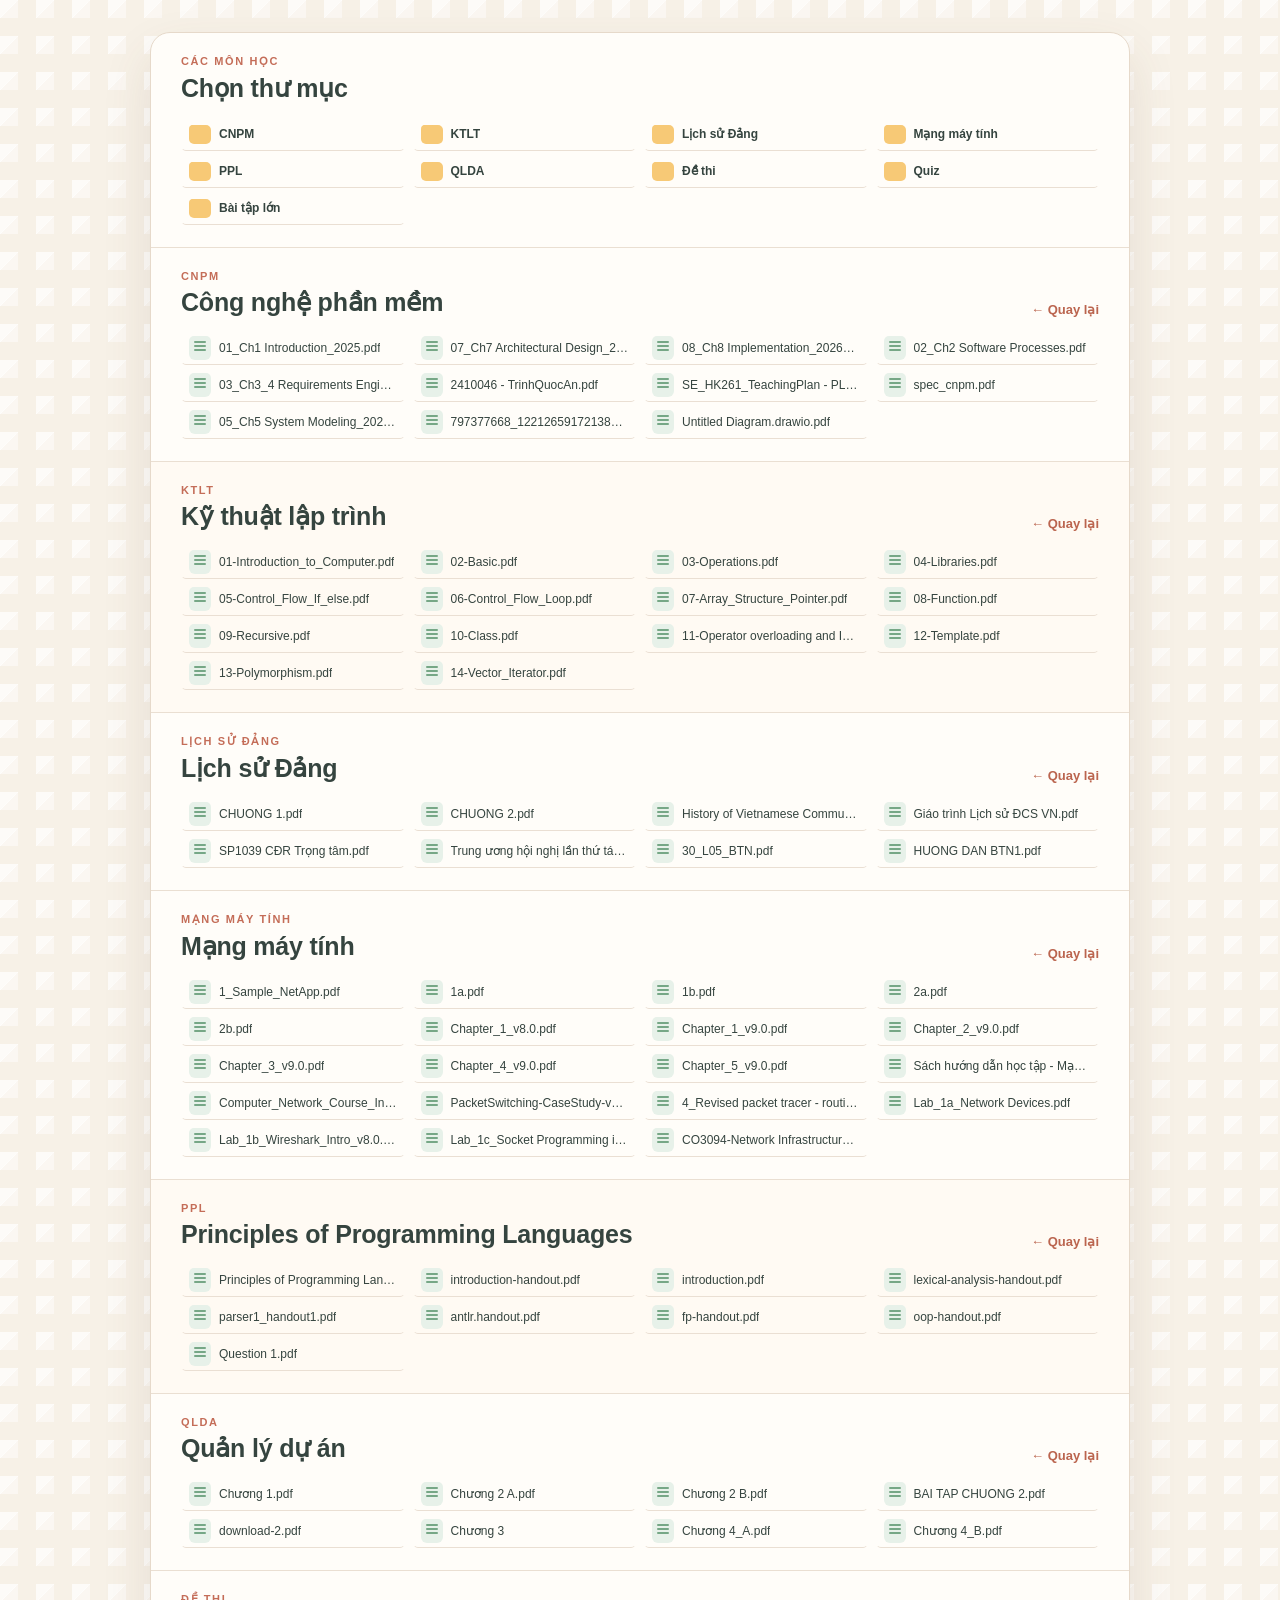
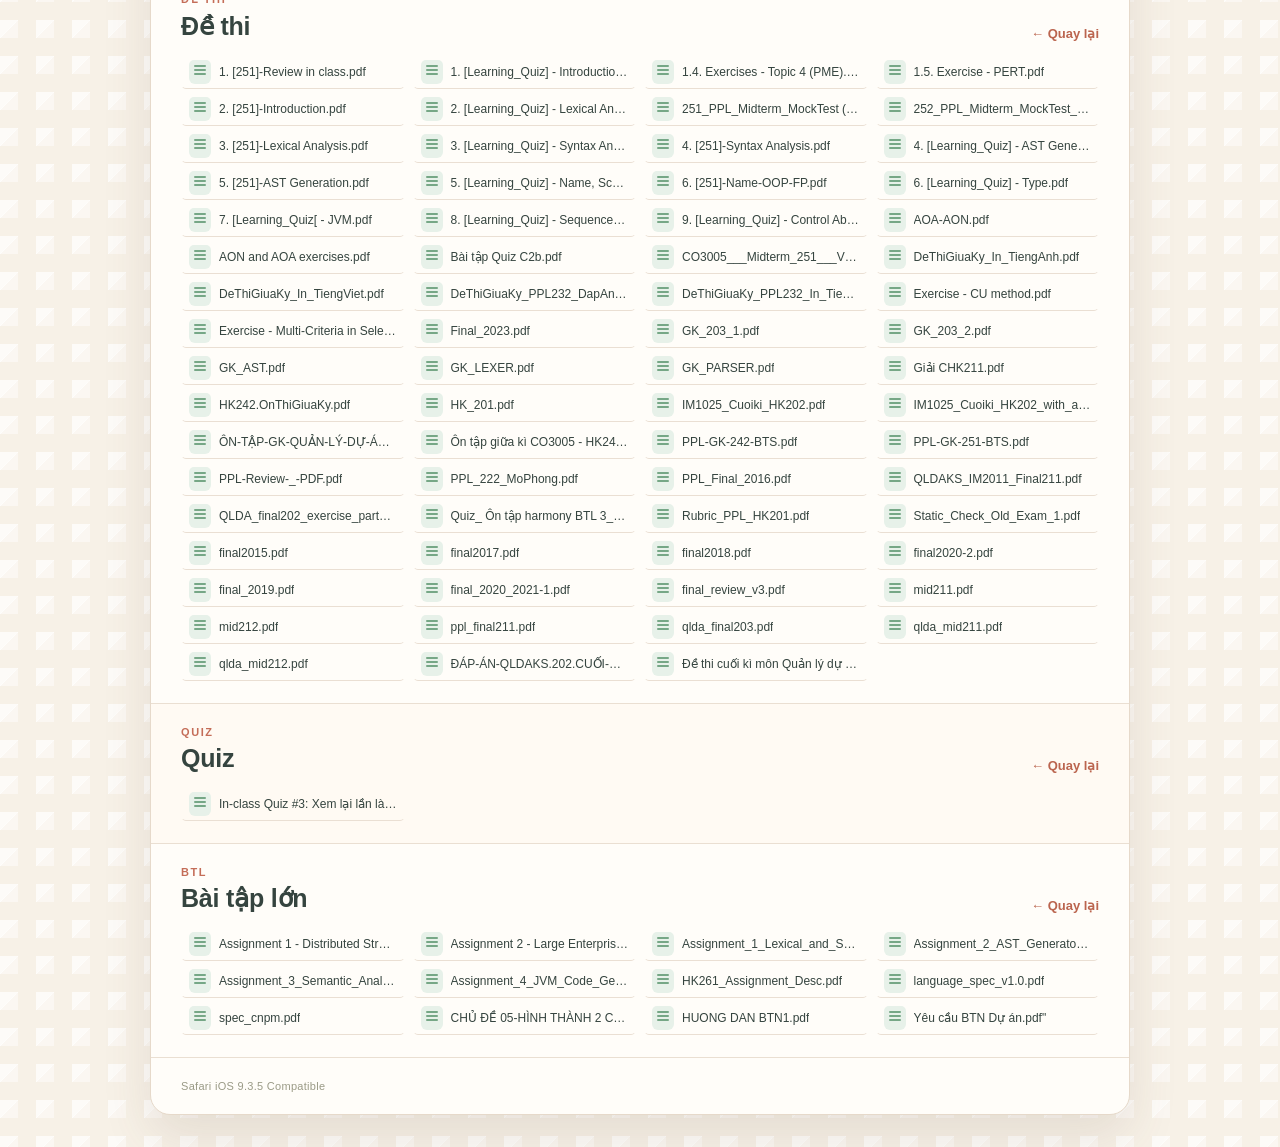
==== index.html @ ffbbabfb "jsdkfs" ====
<!doctype html>
<html lang="vi">
  <head>
    <meta charset="UTF-8" />
    <meta name="viewport" content="width=device-width, initial-scale=1" />
    <title>Tài liệu học</title>
    <link rel="stylesheet" href="style.css" />
  </head>

  <body>
    <div class="finder">
      <div class="content">
        <div class="content-heading">
          <div>
            <p class="location-label">Các môn học</p>
            <h2>Chọn thư mục</h2>
          </div>
        </div>

        <div class="items">
          <a class="item folder" href="#cnpm">
            <span class="item-icon">▰</span>
            <span class="item-name">CNPM</span>
          </a>

          <a class="item folder" href="#ktlt">
            <span class="item-icon">▰</span>
            <span class="item-name">KTLT</span>
          </a>

          <a class="item folder" href="#lsd">
            <span class="item-icon">▰</span>
            <span class="item-name">Lịch sử Đảng</span>
          </a>

          <a class="item folder" href="#mmt">
            <span class="item-icon">▰</span>
            <span class="item-name">Mạng máy tính</span>
          </a>

          <a class="item folder" href="#ppl">
            <span class="item-icon">▰</span>
            <span class="item-name">PPL</span>
          </a>

          <a class="item folder" href="#qlda">
            <span class="item-icon">▰</span>
            <span class="item-name">QLDA</span>
          </a>

          <a class="item folder" href="#dethi">
            <span class="item-icon">▰</span>
            <span class="item-name">Đề thi</span>
          </a>

          <a class="item folder" href="#quiz">
            <span class="item-icon">▰</span>
            <span class="item-name">Quiz</span>
          </a>

          <a class="item folder" href="#btl">
            <span class="item-icon">▰</span>
            <span class="item-name">Bài tập lớn</span>
          </a>
        </div>
      </div>

      <!-- CNPM -->

      <div class="content section" id="cnpm">
        <div class="content-heading">
          <div>
            <p class="location-label">CNPM</p>
            <h2>Công nghệ phần mềm</h2>
          </div>
          <a class="back-link" href="#">← Quay lại</a>
        </div>

        <div class="items">
          <a
            class="item"
            href="pdf/CNPM/01_Ch1%20Introduction_2025.pdf"
            target="_blank"
          >
            <span class="item-icon">PDF</span>
            <span class="item-name">01_Ch1 Introduction_2025.pdf</span>
          </a>
          <a
            class="item"
            href="pdf/CNPM/07_Ch7 Architectural Design_2026.pdf"
            target="_blank"
            ><span class="item-icon">PDF</span
            ><span class="item-name"
              >07_Ch7 Architectural Design_2026.pdf</span
            ></a
          >

          <a
            class="item"
            href="pdf/CNPM/08_Ch8 Implementation_2026_Talk.pdf"
            target="_blank"
            ><span class="item-icon">PDF</span
            ><span class="item-name">08_Ch8 Implementation_2026_Talk.pdf</span></a
          >

          <a
            class="item"
            href="pdf/CNPM/02_Ch2%20Software%20Processes.pdf"
            target="_blank"
          >
            <span class="item-icon">PDF</span>
            <span class="item-name">02_Ch2 Software Processes.pdf</span>
          </a>

          <a
            class="item"
            href="pdf/CNPM/03_Ch3_4%20Requirements%20Engineering_2026.pdf"
            target="_blank"
          >
            <span class="item-icon">PDF</span>
            <span class="item-name"
              >03_Ch3_4 Requirements Engineering_2026.pdf</span
            >
          </a>

          <a
            class="item"
            href="pdf/CNPM/2410046%20-%20TrinhQuocAn.pdf"
            target="_blank"
          >
            <span class="item-icon">PDF</span>
            <span class="item-name">2410046 - TrinhQuocAn.pdf</span>
          </a>

          <a
            class="item"
            href="pdf/CNPM/SE_HK261_TeachingPlan%20-%20PLAN.pdf"
            target="_blank"
          >
            <span class="item-icon">PDF</span>
            <span class="item-name">SE_HK261_TeachingPlan - PLAN.pdf</span>
          </a>

          <a class="item" href="pdf/CNPM/spec_cnpm.pdf" target="_blank">
            <span class="item-icon">PDF</span>
            <span class="item-name">spec_cnpm.pdf</span>
          </a>

          <a
            class="item"
            href="pdf/CNPM/05_Ch5 System Modeling_2026.pdf"
            target="_blank"
          >
            <span class="item-icon">PDF</span>
            <span class="item-name">05_Ch5 System Modeling_2026.pdf</span>
          </a>

          <a
            class="item"
            href="pdf/CNPM/797377668_122126591721383624_602138845418791852_n.pdf"
            target="_blank"
          >
            <span class="item-icon">PDF</span>
            <span class="item-name"
              >797377668_122126591721383624_602138845418791852_n.pdf</span
            >
          </a>

          <a
            class="item"
            href="pdf/CNPM/Untitled Diagram.drawio.pdf"
            target="_blank"
          >
            <span class="item-icon">PDF</span>
            <span class="item-name">Untitled Diagram.drawio.pdf</span>
          </a>
        </div>
      </div>

      <!-- KTLT -->

      <div class="content section" id="ktlt">
        <div class="content-heading">
          <div>
            <p class="location-label">KTLT</p>
            <h2>Kỹ thuật lập trình</h2>
          </div>
          <a class="back-link" href="#">← Quay lại</a>
        </div>

        <div class="items">
          <a
            class="item"
            href="pdf/KTLT/01-Introduction_to_Computer.pdf"
            target="_blank"
            ><span class="item-icon">PDF</span
            ><span class="item-name">01-Introduction_to_Computer.pdf</span></a
          >
          <a class="item" href="pdf/KTLT/02-Basic.pdf" target="_blank"
            ><span class="item-icon">PDF</span
            ><span class="item-name">02-Basic.pdf</span></a
          >
          <a class="item" href="pdf/KTLT/03-Operations.pdf" target="_blank"
            ><span class="item-icon">PDF</span
            ><span class="item-name">03-Operations.pdf</span></a
          >
          <a class="item" href="pdf/KTLT/04-Libraries.pdf" target="_blank"
            ><span class="item-icon">PDF</span
            ><span class="item-name">04-Libraries.pdf</span></a
          >
          <a
            class="item"
            href="pdf/KTLT/05-Control_Flow_If_else.pdf"
            target="_blank"
            ><span class="item-icon">PDF</span
            ><span class="item-name">05-Control_Flow_If_else.pdf</span></a
          >
          <a
            class="item"
            href="pdf/KTLT/06-Control_Flow_Loop.pdf"
            target="_blank"
            ><span class="item-icon">PDF</span
            ><span class="item-name">06-Control_Flow_Loop.pdf</span></a
          >
          <a
            class="item"
            href="pdf/KTLT/07-Array_Structure_Pointer.pdf"
            target="_blank"
            ><span class="item-icon">PDF</span
            ><span class="item-name">07-Array_Structure_Pointer.pdf</span></a
          >
          <a class="item" href="pdf/KTLT/08-Function.pdf" target="_blank"
            ><span class="item-icon">PDF</span
            ><span class="item-name">08-Function.pdf</span></a
          >
          <a class="item" href="pdf/KTLT/09-Recursive.pdf" target="_blank"
            ><span class="item-icon">PDF</span
            ><span class="item-name">09-Recursive.pdf</span></a
          >
          <a class="item" href="pdf/KTLT/10-Class.pdf" target="_blank"
            ><span class="item-icon">PDF</span
            ><span class="item-name">10-Class.pdf</span></a
          >
          <a
            class="item"
            href="pdf/KTLT/11-Operator%20overloading%20and%20Inheritance.pdf"
            target="_blank"
            ><span class="item-icon">PDF</span
            ><span class="item-name"
              >11-Operator overloading and Inheritance.pdf</span
            ></a
          >
          <a class="item" href="pdf/KTLT/12-Template.pdf" target="_blank"
            ><span class="item-icon">PDF</span
            ><span class="item-name">12-Template.pdf</span></a
          >
          <a class="item" href="pdf/KTLT/13-Polymorphism.pdf" target="_blank"
            ><span class="item-icon">PDF</span
            ><span class="item-name">13-Polymorphism.pdf</span></a
          >
          <a class="item" href="pdf/KTLT/14-Vector_Iterator.pdf" target="_blank"
            ><span class="item-icon">PDF</span
            ><span class="item-name">14-Vector_Iterator.pdf</span></a
          >
        </div>
      </div>

      <!-- Lịch sử Đảng -->

      <div class="content section" id="lsd">
        <div class="content-heading">
          <div>
            <p class="location-label">Lịch sử Đảng</p>
            <h2>Lịch sử Đảng</h2>
          </div>
          <a class="back-link" href="#">← Quay lại</a>
        </div>

        <div class="items">
          <a
            class="item"
            href="pdf/L%E1%BB%8Bch%20s%E1%BB%AD%20%C4%90%E1%BA%A3ng/CHUONG%201.pdf"
            target="_blank"
            ><span class="item-icon">PDF</span
            ><span class="item-name">CHUONG 1.pdf</span></a
          >

          <a
            class="item"
            href="pdf/L%E1%BB%8Bch%20s%E1%BB%AD%20%C4%90%E1%BA%A3ng/CHUONG%202.pdf"
            target="_blank"
            ><span class="item-icon">PDF</span
            ><span class="item-name">CHUONG 2.pdf</span></a
          >

          <a
            class="item"
            href="pdf/L%E1%BB%8Bch%20s%E1%BB%AD%20%C4%90%E1%BA%A3ng/DCMH.SP1039_History%20of%20Vietnamese%20Communist%20Party.pdf"
            target="_blank"
            ><span class="item-icon">PDF</span
            ><span class="item-name"
              >History of Vietnamese Communist Party.pdf</span
            ></a
          >

          <a
            class="item"
            href="pdf/L%E1%BB%8Bch%20s%E1%BB%AD%20%C4%90%E1%BA%A3ng/GIA%CC%81O%20TR%C3%8CNH_L%E1%BB%8Bch%20s%E1%BB%AD%20%C4%90CS%20VN_NXBCTQG.pdf"
            target="_blank"
            ><span class="item-icon">PDF</span
            ><span class="item-name">Giáo trình Lịch sử ĐCS VN.pdf</span></a
          >

          <a
            class="item"
            href="pdf/L%E1%BB%8Bch%20s%E1%BB%AD%20%C4%90%E1%BA%A3ng/SP1039_C%C4%90R%20T%E1%BB%AANG%20CH%C6%AF%C6%A0NG_TR%E1%BB%8CNG%20T%C3%82M.pdf"
            target="_blank"
            ><span class="item-icon">PDF</span
            ><span class="item-name">SP1039 CĐR Trọng tâm.pdf</span></a
          >

          <a
            class="item"
            href="pdf/Lịch sử Đảng/Trung ương hội nghị lần thứ tám tháng 5-1941.pdf"
            target="_blank"
            ><span class="item-icon">PDF</span
            ><span class="item-name"
              >Trung ương hội nghị lần thứ tám tháng 5-1941.pdf</span
            ></a
          >
          <a class="item" href="pdf/Lịch sử Đảng/30_L05_BTN.pdf" target="_blank"
            ><span class="item-icon">PDF</span
            ><span class="item-name">30_L05_BTN.pdf</span></a
          >

          <a class="item" href="pdf/Lịch sử Đảng/HUONG DAN BTN1.pdf" target="_blank"
            ><span class="item-icon">PDF</span
            ><span class="item-name">HUONG DAN BTN1.pdf</span></a
          >
        </div>
      </div>

      <!-- Mạng máy tính -->

      <div class="content section" id="mmt">
        <div class="content-heading">
          <div>
            <p class="location-label">Mạng máy tính</p>
            <h2>Mạng máy tính</h2>
          </div>
          <a class="back-link" href="#">← Quay lại</a>
        </div>

        <div class="items">
          <a
            class="item"
            href="pdf/Mạng máy tính/1_Sample_NetApp.pdf"
            target="_blank"
            ><span class="item-icon">PDF</span
            ><span class="item-name">1_Sample_NetApp.pdf</span></a
          >

          <a class="item" href="pdf/Mạng máy tính/1a.pdf" target="_blank"
            ><span class="item-icon">PDF</span
            ><span class="item-name">1a.pdf</span></a
          >

          <a class="item" href="pdf/Mạng máy tính/1b.pdf" target="_blank"
            ><span class="item-icon">PDF</span
            ><span class="item-name">1b.pdf</span></a
          >

          <a class="item" href="pdf/Mạng máy tính/2a.pdf" target="_blank"
            ><span class="item-icon">PDF</span
            ><span class="item-name">2a.pdf</span></a
          >

          <a class="item" href="pdf/Mạng máy tính/2b.pdf" target="_blank"
            ><span class="item-icon">PDF</span
            ><span class="item-name">2b.pdf</span></a
          >

          <a
            class="item"
            href="pdf/Mạng máy tính/Chapter_1_v8.0.pdf"
            target="_blank"
            ><span class="item-icon">PDF</span
            ><span class="item-name">Chapter_1_v8.0.pdf</span></a
          >

          <a
            class="item"
            href="pdf/Mạng máy tính/Chapter_1_v9.0.pdf"
            target="_blank"
            ><span class="item-icon">PDF</span
            ><span class="item-name">Chapter_1_v9.0.pdf</span></a
          >

          <a
            class="item"
            href="pdf/Mạng máy tính/Chapter_2_v9.0.pdf"
            target="_blank"
            ><span class="item-icon">PDF</span
            ><span class="item-name">Chapter_2_v9.0.pdf</span></a
          >

          <a
            class="item"
            href="pdf/Mạng máy tính/Chapter_3_v9.0.pdf"
            target="_blank"
            ><span class="item-icon">PDF</span
            ><span class="item-name">Chapter_3_v9.0.pdf</span></a
          >
          <a
            class="item"
            href="pdf/Mạng máy tính/Chapter_4_v9.0.pdf"
            target="_blank"
            ><span class="item-icon">PDF</span
            ><span class="item-name">Chapter_4_v9.0.pdf</span></a
          >
          <a
            class="item"
            href="pdf/Mạng máy tính/Chapter_5_v9.0.pdf"
            target="_blank"
            ><span class="item-icon">PDF</span
            ><span class="item-name">Chapter_5_v9.0.pdf</span></a
          >
          <a
            class="item"
            href="pdf/Mạng máy tính/Sách hướng dẫn học tập - Mạng máy tính.pdf"
            target="_blank"
            ><span class="item-icon">PDF</span
            ><span class="item-name"
              >Sách hướng dẫn học tập - Mạng máy tính.pdf</span
            ></a
          >

          <a
            class="item"
            href="pdf/Mạng máy tính/Computer_Network_Course_Introduction.pdf"
            target="_blank"
            ><span class="item-icon">PDF</span
            ><span class="item-name"
              >Computer_Network_Course_Introduction.pdf</span
            ></a
          >

          <a
            class="item"
            href="pdf/Mạng máy tính/PacketSwitching-CaseStudy-v1-c.pdf"
            target="_blank"
            ><span class="item-icon">PDF</span
            ><span class="item-name"
              >PacketSwitching-CaseStudy-v1-c.pdf</span
            ></a
          >

          <a
            class="item"
            href="pdf/Mạng máy tính/4_Revised packet tracer - routing among routers.pdf"
            target="_blank"
            ><span class="item-icon">PDF</span
            ><span class="item-name"
              >4_Revised packet tracer - routing among routers.pdf</span
            ></a
          >

          <a
            class="item"
            href="pdf/Mạng máy tính/Lab_1a_Network%20Devices.pdf"
            target="_blank"
            ><span class="item-icon">PDF</span
            ><span class="item-name">Lab_1a_Network Devices.pdf</span></a
          >

          <a
            class="item"
            href="pdf/Mạng máy tính/Lab_1b_Wireshark_Intro_v8.0.pdf"
            target="_blank"
            ><span class="item-icon">PDF</span
            ><span class="item-name">Lab_1b_Wireshark_Intro_v8.0.pdf</span></a
          >

          <a
            class="item"
            href="pdf/Mạng máy tính/Lab_1c_Socket%20Programming%20in%20Java.pdf"
            target="_blank"
            ><span class="item-icon">PDF</span
            ><span class="item-name"
              >Lab_1c_Socket Programming in Java.pdf</span
            ></a
          >

          <a
            class="item"
            href="pdf/Mạng máy tính/CO3094-Network Infrastructure with Address Translation.pdf"
            target="_blank"
            ><span class="item-icon">PDF</span
            ><span class="item-name"
              >CO3094-Network Infrastructure with Address Translation.pdf</span
            ></a
          >
        </div>
      </div>

      <!-- PPL -->

      <div class="content section" id="ppl">
        <div class="content-heading">
          <div>
            <p class="location-label">PPL</p>
            <h2>Principles of Programming Languages</h2>
          </div>
          <a class="back-link" href="#">← Quay lại</a>
        </div>

        <div class="items">
          <a
            class="item"
            href="pdf/PPL/DCMH.CO3005_Principles%20of%20Programming%20Languages.pdf"
            target="_blank"
            ><span class="item-icon">PDF</span
            ><span class="item-name"
              >Principles of Programming Languages.pdf</span
            ></a
          >

          <a
            class="item"
            href="pdf/PPL/introduction-handout.pdf"
            target="_blank"
            ><span class="item-icon">PDF</span
            ><span class="item-name">introduction-handout.pdf</span></a
          >

          <a class="item" href="pdf/PPL/introduction.pdf" target="_blank"
            ><span class="item-icon">PDF</span
            ><span class="item-name">introduction.pdf</span></a
          >

          <a
            class="item"
            href="pdf/PPL/lexical-analysis-handout.pdf"
            target="_blank"
            ><span class="item-icon">PDF</span
            ><span class="item-name">lexical-analysis-handout.pdf</span></a
          >

          <a class="item" href="pdf/PPL/parser1_handout1.pdf" target="_blank"
            ><span class="item-icon">PDF</span
            ><span class="item-name">parser1_handout1.pdf</span></a
          >

          <a class="item" href="pdf/PPL/antlr.handout.pdf" target="_blank"
            ><span class="item-icon">PDF</span
            ><span class="item-name">antlr.handout.pdf</span></a
          >

          <a class="item" href="pdf/PPL/fp-handout.pdf" target="_blank"
            ><span class="item-icon">PDF</span
            ><span class="item-name">fp-handout.pdf</span></a
          >

          <a class="item" href="pdf/PPL/oop-handout.pdf" target="_blank"
            ><span class="item-icon">PDF</span
            ><span class="item-name">oop-handout.pdf</span></a
          >

          <a class="item" href="pdf/PPL/Question%201.pdf" target="_blank"
            ><span class="item-icon">PDF</span
            ><span class="item-name">Question 1.pdf</span></a
          >
        </div>
      </div>

      <!-- QLDA -->

      <div class="content section" id="qlda">
        <div class="content-heading">
          <div>
            <p class="location-label">QLDA</p>
            <h2>Quản lý dự án</h2>
          </div>
          <a class="back-link" href="#">← Quay lại</a>
        </div>

        <div class="items">
          <a
            class="item"
            href="pdf/QLDA/Ch%C6%B0%C6%A1ng%201%20(1).pdf"
            target="_blank"
            ><span class="item-icon">PDF</span
            ><span class="item-name">Chương 1.pdf</span></a
          >

          <a
            class="item"
            href="pdf/QLDA/Ch%C6%B0%C6%A1ng%202_A.pdf"
            target="_blank"
            ><span class="item-icon">PDF</span
            ><span class="item-name">Chương 2 A.pdf</span></a
          >

          <a
            class="item"
            href="pdf/QLDA/Ch%C6%B0%C6%A1ng%202_B.pdf"
            target="_blank"
            ><span class="item-icon">PDF</span
            ><span class="item-name">Chương 2 B.pdf</span></a
          >

          <a class="item" href="pdf/QLDA/BAI TAP CHUONG 2.pdf" target="_blank"
            ><span class="item-icon">PDF</span
            ><span class="item-name">BAI TAP CHUONG 2.pdf</span></a
          >

          <a class="item" href="pdf/QLDA/download-2.pdf" target="_blank"
            ><span class="item-icon">PDF</span
            ><span class="item-name">download-2.pdf</span></a
          >
          <a class="item" href="pdf/QLDA/Chương 3 (1).pdf" target="_blank"
            ><span class="item-icon">PDF</span
            ><span class="item-name">Chương 3</span></a
          >
          <a class="item" href="pdf/QLDA/Chương 4_A.pdf" target="_blank"
            ><span class="item-icon">PDF</span
            ><span class="item-name">Chương 4_A.pdf</span></a
          >
          <a class="item" href="pdf/QLDA/Chương 4_B.pdf" target="_blank"
            ><span class="item-icon">PDF</span
            ><span class="item-name">Chương 4_B.pdf</span></a
          >
        </div>
      </div>

      <!-- Đề thi -->

      <div class="content section" id="dethi">
        <div class="content-heading">
          <div>
            <p class="location-label">Đề thi</p>
            <h2>Đề thi</h2>
          </div>
          <a class="back-link" href="#">← Quay lại</a>
        </div>

        <div class="items">
          <a class="item" href="pdf/Đề thi/1.%20[251]-Review%20in%20class.pdf" target="_blank">
            <span class="item-icon">PDF</span>
            <span class="item-name">1. [251]-Review in class.pdf</span>
          </a>
          <a class="item" href="pdf/Đề thi/1.%20[Learning_Quiz]%20-%20%20Introduction%20to%20Programming%20Language%20and%20Compiler.pdf" target="_blank">
            <span class="item-icon">PDF</span>
            <span class="item-name">1. [Learning_Quiz] - Introduction to Programming Language and Compiler.pdf</span>
          </a>
          <a class="item" href="pdf/Đề thi/1.4.%20Exercises%20-%20Topic%204%20(PME).pdf" target="_blank">
            <span class="item-icon">PDF</span>
            <span class="item-name">1.4. Exercises - Topic 4 (PME).pdf</span>
          </a>
          <a class="item" href="pdf/Đề thi/1.5.%20Exercise%20-%20PERT.pdf" target="_blank">
            <span class="item-icon">PDF</span>
            <span class="item-name">1.5. Exercise - PERT.pdf</span>
          </a>
          <a class="item" href="pdf/Đề thi/2.%20[251]-Introduction.pdf" target="_blank">
            <span class="item-icon">PDF</span>
            <span class="item-name">2. [251]-Introduction.pdf</span>
          </a>
          <a class="item" href="pdf/Đề thi/2.%20[Learning_Quiz]%20-%20Lexical%20Analysis.pdf" target="_blank">
            <span class="item-icon">PDF</span>
            <span class="item-name">2. [Learning_Quiz] - Lexical Analysis.pdf</span>
          </a>
          <a class="item" href="pdf/Đề thi/251_PPL_Midterm_MockTest%20(1).pdf" target="_blank">
            <span class="item-icon">PDF</span>
            <span class="item-name">251_PPL_Midterm_MockTest (1).pdf</span>
          </a>
          <a class="item" href="pdf/Đề thi/252_PPL_Midterm_MockTest_v2.pdf" target="_blank">
            <span class="item-icon">PDF</span>
            <span class="item-name">252_PPL_Midterm_MockTest_v2.pdf</span>
          </a>
          <a class="item" href="pdf/Đề thi/3.%20[251]-Lexical%20Analysis.pdf" target="_blank">
            <span class="item-icon">PDF</span>
            <span class="item-name">3. [251]-Lexical Analysis.pdf</span>
          </a>
          <a class="item" href="pdf/Đề thi/3.%20[Learning_Quiz]%20-%20Syntax%20Analysis.pdf" target="_blank">
            <span class="item-icon">PDF</span>
            <span class="item-name">3. [Learning_Quiz] - Syntax Analysis.pdf</span>
          </a>
          <a class="item" href="pdf/Đề thi/4.%20[251]-Syntax%20Analysis.pdf" target="_blank">
            <span class="item-icon">PDF</span>
            <span class="item-name">4. [251]-Syntax Analysis.pdf</span>
          </a>
          <a class="item" href="pdf/Đề thi/4.%20[Learning_Quiz]%20-%20AST%20Generation.pdf" target="_blank">
            <span class="item-icon">PDF</span>
            <span class="item-name">4. [Learning_Quiz] - AST Generation.pdf</span>
          </a>
          <a class="item" href="pdf/Đề thi/5.%20[251]-AST%20Generation.pdf" target="_blank">
            <span class="item-icon">PDF</span>
            <span class="item-name">5. [251]-AST Generation.pdf</span>
          </a>
          <a class="item" href="pdf/Đề thi/5.%20[Learning_Quiz]%20-%20Name,%20Scoping%20and%20RefEnv.pdf" target="_blank">
            <span class="item-icon">PDF</span>
            <span class="item-name">5. [Learning_Quiz] - Name, Scoping and RefEnv.pdf</span>
          </a>
          <a class="item" href="pdf/Đề thi/6.%20[251]-Name-OOP-FP.pdf" target="_blank">
            <span class="item-icon">PDF</span>
            <span class="item-name">6. [251]-Name-OOP-FP.pdf</span>
          </a>
          <a class="item" href="pdf/Đề thi/6.%20[Learning_Quiz]%20-%20Type.pdf" target="_blank">
            <span class="item-icon">PDF</span>
            <span class="item-name">6. [Learning_Quiz] - Type.pdf</span>
          </a>
          <a class="item" href="pdf/Đề thi/7.%20[Learning_Quiz[%20-%20JVM.pdf" target="_blank">
            <span class="item-icon">PDF</span>
            <span class="item-name">7. [Learning_Quiz[ - JVM.pdf</span>
          </a>
          <a class="item" href="pdf/Đề thi/8.%20[Learning_Quiz]%20-%20Sequence%20Control.pdf" target="_blank">
            <span class="item-icon">PDF</span>
            <span class="item-name">8. [Learning_Quiz] - Sequence Control.pdf</span>
          </a>
          <a class="item" href="pdf/Đề thi/9.%20[Learning_Quiz]%20-%20Control%20Abstraction.pdf" target="_blank">
            <span class="item-icon">PDF</span>
            <span class="item-name">9. [Learning_Quiz] - Control Abstraction.pdf</span>
          </a>
          <a class="item" href="pdf/Đề thi/AOA-AON.pdf" target="_blank">
            <span class="item-icon">PDF</span>
            <span class="item-name">AOA-AON.pdf</span>
          </a>
          <a class="item" href="pdf/Đề thi/AON%20and%20AOA%20exercises.pdf" target="_blank">
            <span class="item-icon">PDF</span>
            <span class="item-name">AON and AOA exercises.pdf</span>
          </a>
          <a class="item" href="pdf/Đề thi/Bài%20tập%20Quiz%20C2b.pdf" target="_blank">
            <span class="item-icon">PDF</span>
            <span class="item-name">Bài tập Quiz C2b.pdf</span>
          </a>
          <a class="item" href="pdf/Đề thi/CO3005___Midterm_251___VN.pdf" target="_blank">
            <span class="item-icon">PDF</span>
            <span class="item-name">CO3005___Midterm_251___VN.pdf</span>
          </a>
          <a class="item" href="pdf/Đề thi/DeThiGiuaKy_In_TiengAnh.pdf" target="_blank">
            <span class="item-icon">PDF</span>
            <span class="item-name">DeThiGiuaKy_In_TiengAnh.pdf</span>
          </a>
          <a class="item" href="pdf/Đề thi/DeThiGiuaKy_In_TiengViet.pdf" target="_blank">
            <span class="item-icon">PDF</span>
            <span class="item-name">DeThiGiuaKy_In_TiengViet.pdf</span>
          </a>
          <a class="item" href="pdf/Đề thi/DeThiGiuaKy_PPL232_DapAnThamKhao.pdf" target="_blank">
            <span class="item-icon">PDF</span>
            <span class="item-name">DeThiGiuaKy_PPL232_DapAnThamKhao.pdf</span>
          </a>
          <a class="item" href="pdf/Đề thi/DeThiGiuaKy_PPL232_In_TiengViet.pdf" target="_blank">
            <span class="item-icon">PDF</span>
            <span class="item-name">DeThiGiuaKy_PPL232_In_TiengViet.pdf</span>
          </a>
          <a class="item" href="pdf/Đề thi/Exercise%20-%20CU%20method.pdf" target="_blank">
            <span class="item-icon">PDF</span>
            <span class="item-name">Exercise - CU method.pdf</span>
          </a>
          <a class="item" href="pdf/Đề thi/Exercise%20-%20Multi-Criteria%20in%20Selecting%20a%20Project.pdf" target="_blank">
            <span class="item-icon">PDF</span>
            <span class="item-name">Exercise - Multi-Criteria in Selecting a Project.pdf</span>
          </a>
          <a class="item" href="pdf/Đề thi/Final_2023.pdf" target="_blank">
            <span class="item-icon">PDF</span>
            <span class="item-name">Final_2023.pdf</span>
          </a>
          <a class="item" href="pdf/Đề thi/GK_203_1.pdf" target="_blank">
            <span class="item-icon">PDF</span>
            <span class="item-name">GK_203_1.pdf</span>
          </a>
          <a class="item" href="pdf/Đề thi/GK_203_2.pdf" target="_blank">
            <span class="item-icon">PDF</span>
            <span class="item-name">GK_203_2.pdf</span>
          </a>
          <a class="item" href="pdf/Đề thi/GK_AST.pdf" target="_blank">
            <span class="item-icon">PDF</span>
            <span class="item-name">GK_AST.pdf</span>
          </a>
          <a class="item" href="pdf/Đề thi/GK_LEXER.pdf" target="_blank">
            <span class="item-icon">PDF</span>
            <span class="item-name">GK_LEXER.pdf</span>
          </a>
          <a class="item" href="pdf/Đề thi/GK_PARSER.pdf" target="_blank">
            <span class="item-icon">PDF</span>
            <span class="item-name">GK_PARSER.pdf</span>
          </a>
          <a class="item" href="pdf/Đề thi/Giải%20CHK211.pdf" target="_blank">
            <span class="item-icon">PDF</span>
            <span class="item-name">Giải CHK211.pdf</span>
          </a>
          <a class="item" href="pdf/Đề thi/HK242.OnThiGiuaKy.pdf" target="_blank">
            <span class="item-icon">PDF</span>
            <span class="item-name">HK242.OnThiGiuaKy.pdf</span>
          </a>
          <a class="item" href="pdf/Đề thi/HK_201.pdf" target="_blank">
            <span class="item-icon">PDF</span>
            <span class="item-name">HK_201.pdf</span>
          </a>
          <a class="item" href="pdf/Đề thi/IM1025_Cuoiki_HK202.pdf" target="_blank">
            <span class="item-icon">PDF</span>
            <span class="item-name">IM1025_Cuoiki_HK202.pdf</span>
          </a>
          <a class="item" href="pdf/Đề thi/IM1025_Cuoiki_HK202_with_answer.pdf" target="_blank">
            <span class="item-icon">PDF</span>
            <span class="item-name">IM1025_Cuoiki_HK202_with_answer.pdf</span>
          </a>
          <a class="item" href="pdf/Đề thi/ÔN-TẬP-GK-QUẢN-LÝ-DỰ-ÁN-CHO-KỸ-SƯ-IM1025.pdf" target="_blank">
            <span class="item-icon">PDF</span>
            <span class="item-name">ÔN-TẬP-GK-QUẢN-LÝ-DỰ-ÁN-CHO-KỸ-SƯ-IM1025.pdf</span>
          </a>
          <a class="item" href="pdf/Đề thi/Ôn%20tập%20giữa%20kì%20CO3005%20-%20HK242.pdf" target="_blank">
            <span class="item-icon">PDF</span>
            <span class="item-name">Ôn tập giữa kì CO3005 - HK242.pdf</span>
          </a>
          <a class="item" href="pdf/Đề thi/PPL-GK-242-BTS.pdf" target="_blank">
            <span class="item-icon">PDF</span>
            <span class="item-name">PPL-GK-242-BTS.pdf</span>
          </a>
          <a class="item" href="pdf/Đề thi/PPL-GK-251-BTS.pdf" target="_blank">
            <span class="item-icon">PDF</span>
            <span class="item-name">PPL-GK-251-BTS.pdf</span>
          </a>
          <a class="item" href="pdf/Đề thi/PPL-Review-_-PDF.pdf" target="_blank">
            <span class="item-icon">PDF</span>
            <span class="item-name">PPL-Review-_-PDF.pdf</span>
          </a>
          <a class="item" href="pdf/Đề thi/PPL_222_MoPhong.pdf" target="_blank">
            <span class="item-icon">PDF</span>
            <span class="item-name">PPL_222_MoPhong.pdf</span>
          </a>
          <a class="item" href="pdf/Đề thi/PPL_Final_2016.pdf" target="_blank">
            <span class="item-icon">PDF</span>
            <span class="item-name">PPL_Final_2016.pdf</span>
          </a>
          <a class="item" href="pdf/Đề thi/QLDAKS_IM2011_Final211.pdf" target="_blank">
            <span class="item-icon">PDF</span>
            <span class="item-name">QLDAKS_IM2011_Final211.pdf</span>
          </a>
          <a class="item" href="pdf/Đề thi/QLDA_final202_exercise_part_only.pdf" target="_blank">
            <span class="item-icon">PDF</span>
            <span class="item-name">QLDA_final202_exercise_part_only.pdf</span>
          </a>
          <a class="item" href="pdf/Đề thi/Quiz_%20Ôn%20tập%20harmony%20BTL%203_%20Xem%20lại%20lần%20làm%20thử%20_%20BK-LMS.pdf" target="_blank">
            <span class="item-icon">PDF</span>
            <span class="item-name">Quiz_ Ôn tập harmony BTL 3_ Xem lại lần làm thử _ BK-LMS.pdf</span>
          </a>
          <a class="item" href="pdf/Đề thi/Rubric_PPL_HK201.pdf" target="_blank">
            <span class="item-icon">PDF</span>
            <span class="item-name">Rubric_PPL_HK201.pdf</span>
          </a>
          <a class="item" href="pdf/Đề thi/Static_Check_Old_Exam_1.pdf" target="_blank">
            <span class="item-icon">PDF</span>
            <span class="item-name">Static_Check_Old_Exam_1.pdf</span>
          </a>
          <a class="item" href="pdf/Đề thi/final2015.pdf" target="_blank">
            <span class="item-icon">PDF</span>
            <span class="item-name">final2015.pdf</span>
          </a>
          <a class="item" href="pdf/Đề thi/final2017.pdf" target="_blank">
            <span class="item-icon">PDF</span>
            <span class="item-name">final2017.pdf</span>
          </a>
          <a class="item" href="pdf/Đề thi/final2018.pdf" target="_blank">
            <span class="item-icon">PDF</span>
            <span class="item-name">final2018.pdf</span>
          </a>
          <a class="item" href="pdf/Đề thi/final2020-2.pdf" target="_blank">
            <span class="item-icon">PDF</span>
            <span class="item-name">final2020-2.pdf</span>
          </a>
          <a class="item" href="pdf/Đề thi/final_2019.pdf" target="_blank">
            <span class="item-icon">PDF</span>
            <span class="item-name">final_2019.pdf</span>
          </a>
          <a class="item" href="pdf/Đề thi/final_2020_2021-1.pdf" target="_blank">
            <span class="item-icon">PDF</span>
            <span class="item-name">final_2020_2021-1.pdf</span>
          </a>
          <a class="item" href="pdf/Đề thi/final_review_v3.pdf" target="_blank">
            <span class="item-icon">PDF</span>
            <span class="item-name">final_review_v3.pdf</span>
          </a>
          <a class="item" href="pdf/Đề thi/mid211.pdf" target="_blank">
            <span class="item-icon">PDF</span>
            <span class="item-name">mid211.pdf</span>
          </a>
          <a class="item" href="pdf/Đề thi/mid212.pdf" target="_blank">
            <span class="item-icon">PDF</span>
            <span class="item-name">mid212.pdf</span>
          </a>
          <a class="item" href="pdf/Đề thi/ppl_final211.pdf" target="_blank">
            <span class="item-icon">PDF</span>
            <span class="item-name">ppl_final211.pdf</span>
          </a>
          <a class="item" href="pdf/Đề thi/qlda_final203.pdf" target="_blank">
            <span class="item-icon">PDF</span>
            <span class="item-name">qlda_final203.pdf</span>
          </a>
          <a class="item" href="pdf/Đề thi/qlda_mid211.pdf" target="_blank">
            <span class="item-icon">PDF</span>
            <span class="item-name">qlda_mid211.pdf</span>
          </a>
          <a class="item" href="pdf/Đề thi/qlda_mid212.pdf" target="_blank">
            <span class="item-icon">PDF</span>
            <span class="item-name">qlda_mid212.pdf</span>
          </a>
          <a class="item" href="pdf/Đề thi/ĐÁP-ÁN-QLDAKS.202.CUỐI-KỲ.pdf" target="_blank">
            <span class="item-icon">PDF</span>
            <span class="item-name">ĐÁP-ÁN-QLDAKS.202.CUỐI-KỲ.pdf</span>
          </a>
          <a class="item" href="pdf/Đề thi/Đề%20thi%20cuối%20kì%20môn%20Quản%20lý%20dự%20án%20cho%20kỹ%20sư-%20đã%20chuyển%20đổi.pdf" target="_blank">
            <span class="item-icon">PDF</span>
            <span class="item-name">Đề thi cuối kì môn Quản lý dự án cho kỹ sư-đã chuyển đổi.pdf</span>
          </a>
        </div>
      </div>

      <!-- Quiz -->

      <div class="content section" id="quiz">
        <div class="content-heading">
          <div>
            <p class="location-label">Quiz</p>
            <h2>Quiz</h2>
          </div>
          <a class="back-link" href="#">← Quay lại</a>
        </div>

        <div class="items">
          <a
            class="item"
            href="pdf/Quiz/In-class%20Quiz%20%233:%20Xem%20la%CC%A3i%20la%CC%82%CC%80n%20la%CC%80m%20thu%CC%9B%CC%89%20%7C%20BK-LMS.pdf"
            target="_blank"
            ><span class="item-icon">PDF</span
            ><span class="item-name"
              >In-class Quiz #3: Xem lại lần làm thử | BK-LMS.pdf</span
            ></a
          >
        </div>
      </div>

      <div class="content section" id="btl">
        <div class="content-heading">
          <div>
            <p class="location-label">BTL</p>
            <h2>Bài tập lớn</h2>
          </div>
          <a class="back-link" href="#">← Quay lại</a>
        </div>

        <div class="items">
          <a
            class="item"
            href="pdf/BTL/Assignment 1 - Distributed Streaming-based Client-Server Collaboration Application.pdf"
            target="_blank"
            ><span class="item-icon">PDF</span
            ><span class="item-name"
              >Assignment 1 - Distributed Streaming-based Client-Server
              Collaboration Application.pdf</span
            ></a
          >

          <a
            class="item"
            href="pdf/BTL/Assignment 2 - Large Enterprise Network Design and Implementation.pdf"
            target="_blank"
            ><span class="item-icon">PDF</span
            ><span class="item-name"
              >Assignment 2 - Large Enterprise Network Design and
              Implementation.pdf</span
            ></a
          >

          <a
            class="item"
            href="pdf/BTL/Assignment_1_Lexical_and_Syntax_Analysis_v1.0.pdf"
            target="_blank"
            ><span class="item-icon">PDF</span
            ><span class="item-name"
              >Assignment_1_Lexical_and_Syntax_Analysis_v1.0.pdf</span
            ></a
          >

          <a
            class="item"
            href="pdf/BTL/Assignment_2_AST_Generator_v1.0.pdf"
            target="_blank"
            ><span class="item-icon">PDF</span
            ><span class="item-name"
              >Assignment_2_AST_Generator_v1.0.pdf</span
            ></a
          >

          <a
            class="item"
            href="pdf/BTL/Assignment_3_Semantic_Analyzer_v1.0.pdf"
            target="_blank"
            ><span class="item-icon">PDF</span
            ><span class="item-name"
              >Assignment_3_Semantic_Analyzer_v1.0.pdf</span
            ></a
          >

          <a
            class="item"
            href="pdf/BTL/Assignment_4_JVM_Code_Generation_v1.0.pdf"
            target="_blank"
            ><span class="item-icon">PDF</span
            ><span class="item-name"
              >Assignment_4_JVM_Code_Generation_v1.0.pdf</span
            ></a
          >

          <a
            class="item"
            href="pdf/BTL/HK261_Assignment_Desc.pdf"
            target="_blank"
            ><span class="item-icon">PDF</span
            ><span class="item-name">HK261_Assignment_Desc.pdf</span></a
          >

          <a class="item" href="pdf/BTL/language_spec_v1.0.pdf" target="_blank"
            ><span class="item-icon">PDF</span
            ><span class="item-name">language_spec_v1.0.pdf</span></a
          >

          <a class="item" href="pdf/BTL/spec_cnpm.pdf" target="_blank"
            ><span class="item-icon">PDF</span
            ><span class="item-name">spec_cnpm.pdf</span></a
          >
          <a
            class="item"
            href="pdf/BTL/CHỦ ĐỀ 05-HÌNH THÀNH 2 CHIẾN LƯỢC (1960).pdf"
            target="_blank"
            ><span class="item-icon">PDF</span
            ><span class="item-name"
              >CHỦ ĐỀ 05-HÌNH THÀNH 2 CHIẾN LƯỢC (1960).pdf</span
            ></a
          >
          <a
            class="item"
            href="pdf/Lịch sử Đảng/HUONG DAN BTN1.pdf"
            target="_blank"
            ><span class="item-icon">PDF</span
            ><span class="item-name">HUONG DAN BTN1.pdf</span></a
          >
          <a class="item" href="pdf/BTL/Yêu cầu BTN Dự án.pdf" target="_blank"
            ><span class="item-icon">PDF</span
            ><span class="item-name">Yêu cầu BTN Dự án.pdf"</span></a
          >
        </div>
      </div>
      <div class="statusbar">Safari iOS 9.3.5 Compatible</div>
    </div>
  </body>
</html>
---- style.css ----
:root {
  color: #35443f;
  background: #f7f1e7;
  font-family: "Avenir Next", "Gill Sans", sans-serif;
}

* {
  box-sizing: border-box;
}

body {
  margin: 0;
  min-height: 100vh;
  padding: 32px 18px;
  background-color: #f7f1e7;
  background-image:
    linear-gradient(135deg, rgba(255, 255, 255, 0.7) 25%, transparent 25%),
    linear-gradient(315deg, rgba(255, 255, 255, 0.45) 25%, transparent 25%);
  background-position:
    0 0,
    18px 18px;
  background-size: 36px 36px;
}

.finder {
  width: 100%;
  max-width: 980px;
  margin: 0 auto;
  overflow: hidden;
  border: 1px solid #e6d9ca;
  border-radius: 20px;
  background: #fffdf9;
  box-shadow: 0 22px 50px rgba(98, 76, 54, 0.12);
}

.topbar,
.toolbar,
.content,
.statusbar {
  padding: 22px 30px;
}

.topbar {
  display: flex;
  justify-content: space-between;
  align-items: center;
  border-bottom: 1px solid #eadfd2;
  background: #fff8ef;
}

.eyebrow,
.location-label {
  margin: 0 0 6px;
  color: #c46d58;
  font-size: 11px;
  font-weight: 800;
  letter-spacing: 1.6px;
  text-transform: uppercase;
}

h1,
h2 {
  margin: 0;
  color: #35443f;
}
h1 {
  font-size: 34px;
  letter-spacing: -0.5px;
}
h2 {
  font-size: 25px;
  letter-spacing: -0.2px;
}

.window-controls {
  display: flex;
  gap: 8px;
}
.window-controls span {
  width: 12px;
  height: 12px;
  border-radius: 50%;
  background: #f3b562;
}
.window-controls span:nth-child(2) {
  background: #91bca6;
}
.window-controls span:nth-child(3) {
  background: #e28d78;
}

.toolbar {
  border-bottom: 1px solid #eadfd2;
  background: #f5f0e8;
}

.breadcrumb {
  color: #7e8b80;
  font-size: 13px;
  font-weight: 600;
}

.content-heading {
  display: flex;
  justify-content: space-between;
  align-items: end;
  gap: 20px;
  margin-bottom: 14px;
}

.back-link {
  color: #bb654f;
  text-decoration: none;
  font-size: 13px;
  font-weight: 800;
}

.back-link:hover {
  color: #8d493a;
  text-decoration: underline;
}

.items {
  display: grid;
  grid-template-columns: repeat(auto-fill, minmax(min(100%, 210px), 1fr));
  gap: 3px 8px;
}

.item {
  display: flex;
  align-items: center;
  min-height: 34px;
  padding: 4px 7px;
  border: 1px solid transparent;
  border-bottom-color: #eadfd3;
  border-radius: 5px;
  background: transparent;
  color: #35443f;
  text-decoration: none;
  transition:
    transform 0.18s ease,
    box-shadow 0.18s ease,
    border-color 0.18s ease;
}

.item:hover {
  border-color: #e2a18d;
  background: #fff8ef;
}

.item-icon {
  position: relative;
  flex: 0 0 22px;
  width: 22px;
  height: 24px;
  margin-right: 8px;
  overflow: hidden;
  border-radius: 5px 5px 6px 6px;
  background: #e7f1e9;
  color: transparent;
  font-size: 0;
}

.item-icon::before {
  content: "";
  position: absolute;
  top: 5px;
  left: 5px;
  width: 12px;
  height: 2px;
  border-radius: 2px;
  background: #76a786;
  box-shadow:
    0 4px #76a786,
    0 8px #76a786;
}

.folder .item-icon {
  height: 19px;
  margin-right: 8px;
  border-radius: 4px 5px 5px 5px;
  background: #f7c976;
}

.folder .item-icon::before {
  top: -1px;
  left: 2px;
  width: 10px;
  height: 4px;
  border-radius: 3px 3px 0 0;
  background: #f7c976;
  box-shadow: none;
}

.item-name {
  min-width: 0;
  overflow: hidden;
  font-size: 12px;
  line-height: 16px;
  text-overflow: ellipsis;
  white-space: nowrap;
}

.folder .item-name {
  font-weight: 700;
}

.section {
  border-top: 1px solid #eadfd2;
}
.section:nth-of-type(3n) {
  background: #fffaf3;
}

.statusbar {
  border-top: 1px solid #eadfd2;
  color: #9a9a86;
  font-size: 11px;
  letter-spacing: 0.3px;
}

@media screen and (max-width: 620px) {
  body {
    padding: 12px 8px;
  }
  .topbar,
  .toolbar,
  .content,
  .statusbar {
    padding: 18px;
  }
  h1 {
    font-size: 27px;
  }
  h2 {
    font-size: 21px;
  }
  .content-heading {
    align-items: start;
    flex-direction: column;
    gap: 10px;
  }
  .items {
    grid-template-columns: repeat(auto-fill, minmax(min(100%, 210px), 1fr));
  }
}
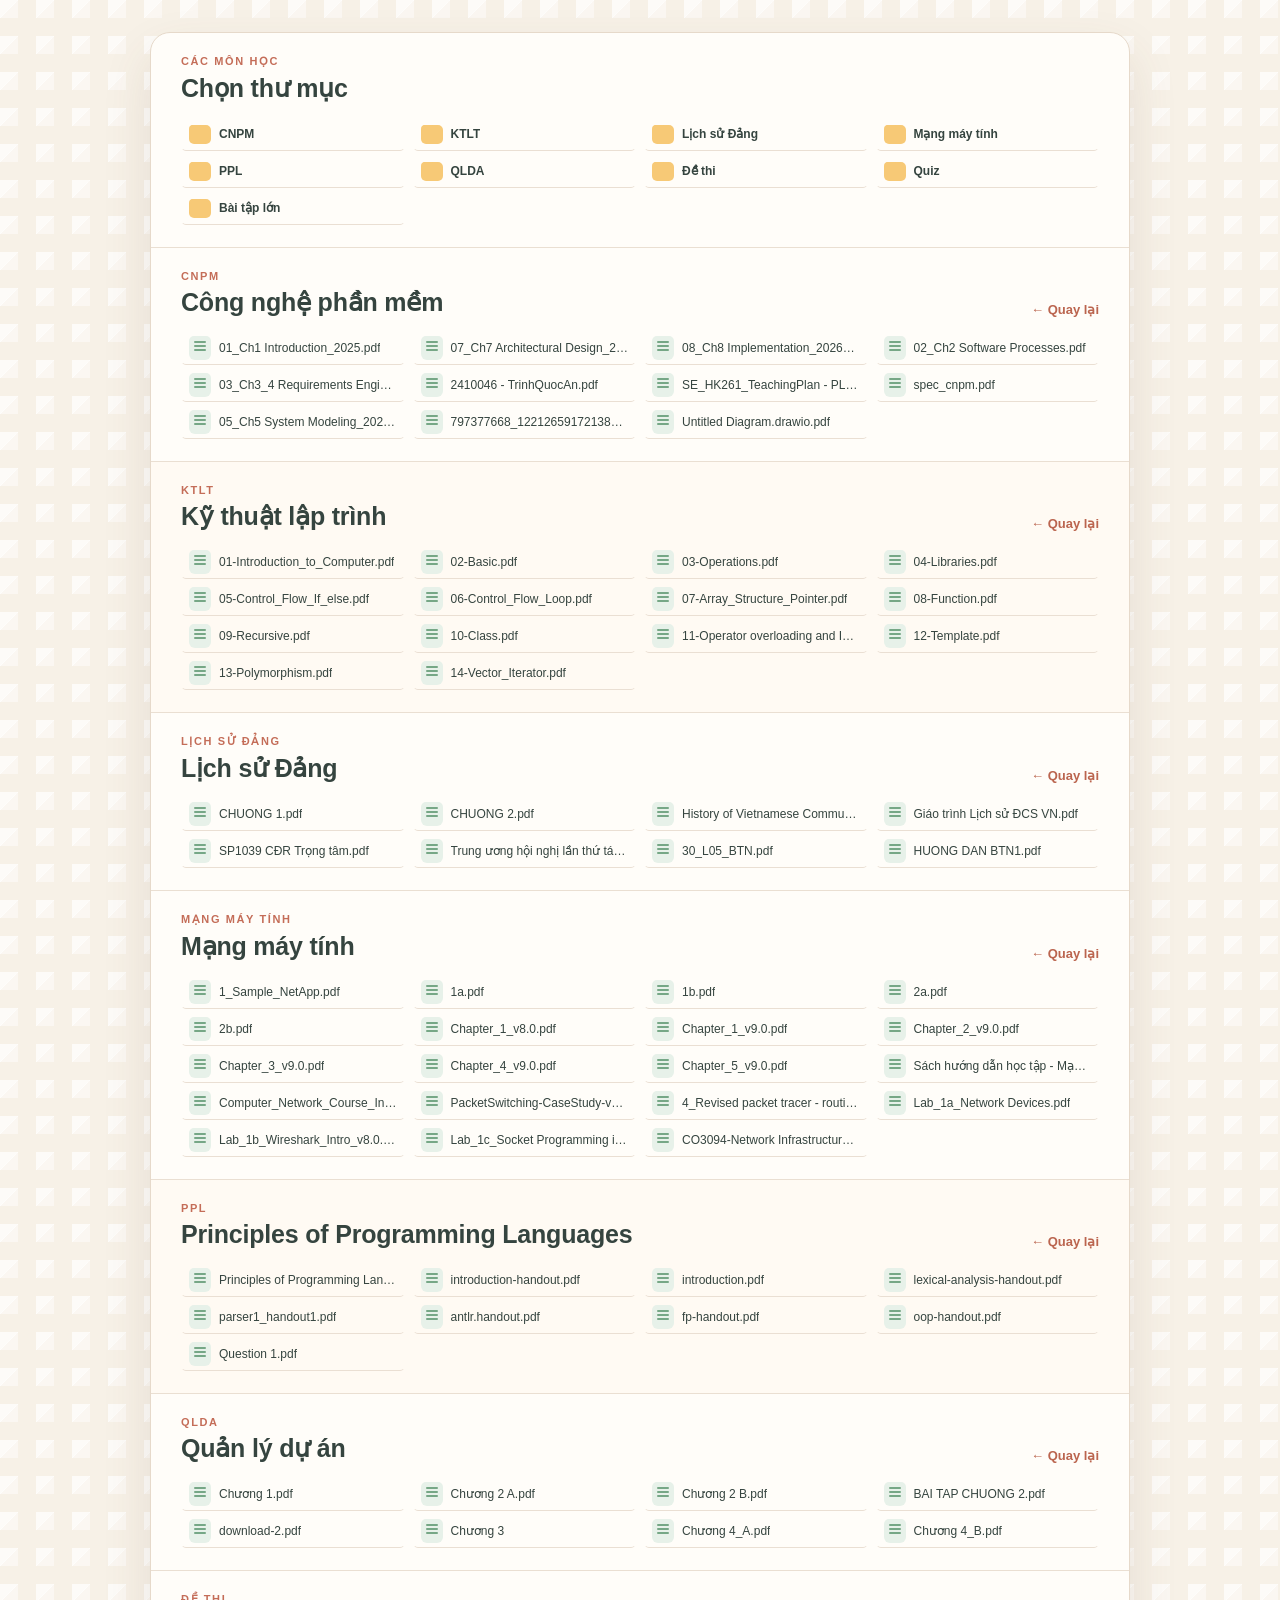
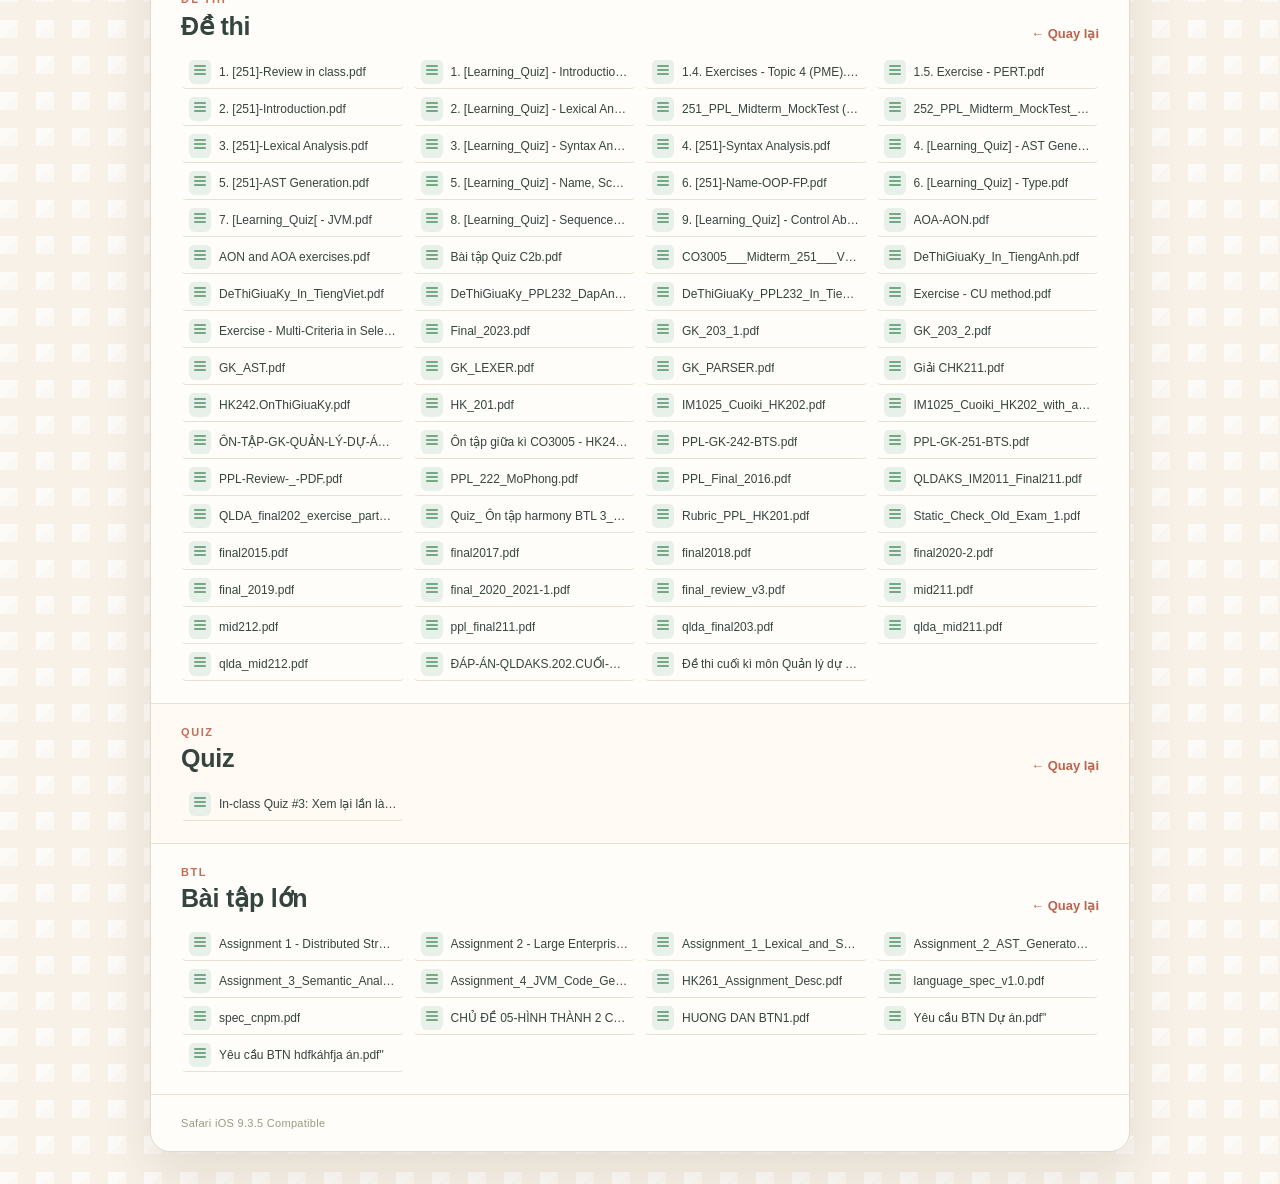
==== commit 65d1d65f: "sạhkdjá" ====
--- a/index.html
+++ b/index.html
@@ -100,7 +100,9 @@
             href="pdf/CNPM/08_Ch8 Implementation_2026_Talk.pdf"
             target="_blank"
             ><span class="item-icon">PDF</span
-            ><span class="item-name">08_Ch8 Implementation_2026_Talk.pdf</span></a
+            ><span class="item-name"
+              >08_Ch8 Implementation_2026_Talk.pdf</span
+            ></a
           >
 
           <a
@@ -333,7 +335,10 @@
             ><span class="item-name">30_L05_BTN.pdf</span></a
           >
 
-          <a class="item" href="pdf/Lịch sử Đảng/HUONG DAN BTN1.pdf" target="_blank"
+          <a
+            class="item"
+            href="pdf/Lịch sử Đảng/HUONG DAN BTN1.pdf"
+            target="_blank"
             ><span class="item-icon">PDF</span
             ><span class="item-name">HUONG DAN BTN1.pdf</span></a
           >
@@ -645,121 +650,250 @@
         </div>
 
         <div class="items">
-          <a class="item" href="pdf/Đề thi/1.%20[251]-Review%20in%20class.pdf" target="_blank">
+          <a
+            class="item"
+            href="pdf/Đề thi/1.%20[251]-Review%20in%20class.pdf"
+            target="_blank"
+          >
             <span class="item-icon">PDF</span>
             <span class="item-name">1. [251]-Review in class.pdf</span>
           </a>
-          <a class="item" href="pdf/Đề thi/1.%20[Learning_Quiz]%20-%20%20Introduction%20to%20Programming%20Language%20and%20Compiler.pdf" target="_blank">
-            <span class="item-icon">PDF</span>
-            <span class="item-name">1. [Learning_Quiz] - Introduction to Programming Language and Compiler.pdf</span>
-          </a>
-          <a class="item" href="pdf/Đề thi/1.4.%20Exercises%20-%20Topic%204%20(PME).pdf" target="_blank">
+          <a
+            class="item"
+            href="pdf/Đề thi/1.%20[Learning_Quiz]%20-%20%20Introduction%20to%20Programming%20Language%20and%20Compiler.pdf"
+            target="_blank"
+          >
+            <span class="item-icon">PDF</span>
+            <span class="item-name"
+              >1. [Learning_Quiz] - Introduction to Programming Language and
+              Compiler.pdf</span
+            >
+          </a>
+          <a
+            class="item"
+            href="pdf/Đề thi/1.4.%20Exercises%20-%20Topic%204%20(PME).pdf"
+            target="_blank"
+          >
             <span class="item-icon">PDF</span>
             <span class="item-name">1.4. Exercises - Topic 4 (PME).pdf</span>
           </a>
-          <a class="item" href="pdf/Đề thi/1.5.%20Exercise%20-%20PERT.pdf" target="_blank">
+          <a
+            class="item"
+            href="pdf/Đề thi/1.5.%20Exercise%20-%20PERT.pdf"
+            target="_blank"
+          >
             <span class="item-icon">PDF</span>
             <span class="item-name">1.5. Exercise - PERT.pdf</span>
           </a>
-          <a class="item" href="pdf/Đề thi/2.%20[251]-Introduction.pdf" target="_blank">
+          <a
+            class="item"
+            href="pdf/Đề thi/2.%20[251]-Introduction.pdf"
+            target="_blank"
+          >
             <span class="item-icon">PDF</span>
             <span class="item-name">2. [251]-Introduction.pdf</span>
           </a>
-          <a class="item" href="pdf/Đề thi/2.%20[Learning_Quiz]%20-%20Lexical%20Analysis.pdf" target="_blank">
-            <span class="item-icon">PDF</span>
-            <span class="item-name">2. [Learning_Quiz] - Lexical Analysis.pdf</span>
-          </a>
-          <a class="item" href="pdf/Đề thi/251_PPL_Midterm_MockTest%20(1).pdf" target="_blank">
+          <a
+            class="item"
+            href="pdf/Đề thi/2.%20[Learning_Quiz]%20-%20Lexical%20Analysis.pdf"
+            target="_blank"
+          >
+            <span class="item-icon">PDF</span>
+            <span class="item-name"
+              >2. [Learning_Quiz] - Lexical Analysis.pdf</span
+            >
+          </a>
+          <a
+            class="item"
+            href="pdf/Đề thi/251_PPL_Midterm_MockTest%20(1).pdf"
+            target="_blank"
+          >
             <span class="item-icon">PDF</span>
             <span class="item-name">251_PPL_Midterm_MockTest (1).pdf</span>
           </a>
-          <a class="item" href="pdf/Đề thi/252_PPL_Midterm_MockTest_v2.pdf" target="_blank">
+          <a
+            class="item"
+            href="pdf/Đề thi/252_PPL_Midterm_MockTest_v2.pdf"
+            target="_blank"
+          >
             <span class="item-icon">PDF</span>
             <span class="item-name">252_PPL_Midterm_MockTest_v2.pdf</span>
           </a>
-          <a class="item" href="pdf/Đề thi/3.%20[251]-Lexical%20Analysis.pdf" target="_blank">
+          <a
+            class="item"
+            href="pdf/Đề thi/3.%20[251]-Lexical%20Analysis.pdf"
+            target="_blank"
+          >
             <span class="item-icon">PDF</span>
             <span class="item-name">3. [251]-Lexical Analysis.pdf</span>
           </a>
-          <a class="item" href="pdf/Đề thi/3.%20[Learning_Quiz]%20-%20Syntax%20Analysis.pdf" target="_blank">
-            <span class="item-icon">PDF</span>
-            <span class="item-name">3. [Learning_Quiz] - Syntax Analysis.pdf</span>
-          </a>
-          <a class="item" href="pdf/Đề thi/4.%20[251]-Syntax%20Analysis.pdf" target="_blank">
+          <a
+            class="item"
+            href="pdf/Đề thi/3.%20[Learning_Quiz]%20-%20Syntax%20Analysis.pdf"
+            target="_blank"
+          >
+            <span class="item-icon">PDF</span>
+            <span class="item-name"
+              >3. [Learning_Quiz] - Syntax Analysis.pdf</span
+            >
+          </a>
+          <a
+            class="item"
+            href="pdf/Đề thi/4.%20[251]-Syntax%20Analysis.pdf"
+            target="_blank"
+          >
             <span class="item-icon">PDF</span>
             <span class="item-name">4. [251]-Syntax Analysis.pdf</span>
           </a>
-          <a class="item" href="pdf/Đề thi/4.%20[Learning_Quiz]%20-%20AST%20Generation.pdf" target="_blank">
-            <span class="item-icon">PDF</span>
-            <span class="item-name">4. [Learning_Quiz] - AST Generation.pdf</span>
-          </a>
-          <a class="item" href="pdf/Đề thi/5.%20[251]-AST%20Generation.pdf" target="_blank">
+          <a
+            class="item"
+            href="pdf/Đề thi/4.%20[Learning_Quiz]%20-%20AST%20Generation.pdf"
+            target="_blank"
+          >
+            <span class="item-icon">PDF</span>
+            <span class="item-name"
+              >4. [Learning_Quiz] - AST Generation.pdf</span
+            >
+          </a>
+          <a
+            class="item"
+            href="pdf/Đề thi/5.%20[251]-AST%20Generation.pdf"
+            target="_blank"
+          >
             <span class="item-icon">PDF</span>
             <span class="item-name">5. [251]-AST Generation.pdf</span>
           </a>
-          <a class="item" href="pdf/Đề thi/5.%20[Learning_Quiz]%20-%20Name,%20Scoping%20and%20RefEnv.pdf" target="_blank">
-            <span class="item-icon">PDF</span>
-            <span class="item-name">5. [Learning_Quiz] - Name, Scoping and RefEnv.pdf</span>
-          </a>
-          <a class="item" href="pdf/Đề thi/6.%20[251]-Name-OOP-FP.pdf" target="_blank">
+          <a
+            class="item"
+            href="pdf/Đề thi/5.%20[Learning_Quiz]%20-%20Name,%20Scoping%20and%20RefEnv.pdf"
+            target="_blank"
+          >
+            <span class="item-icon">PDF</span>
+            <span class="item-name"
+              >5. [Learning_Quiz] - Name, Scoping and RefEnv.pdf</span
+            >
+          </a>
+          <a
+            class="item"
+            href="pdf/Đề thi/6.%20[251]-Name-OOP-FP.pdf"
+            target="_blank"
+          >
             <span class="item-icon">PDF</span>
             <span class="item-name">6. [251]-Name-OOP-FP.pdf</span>
           </a>
-          <a class="item" href="pdf/Đề thi/6.%20[Learning_Quiz]%20-%20Type.pdf" target="_blank">
+          <a
+            class="item"
+            href="pdf/Đề thi/6.%20[Learning_Quiz]%20-%20Type.pdf"
+            target="_blank"
+          >
             <span class="item-icon">PDF</span>
             <span class="item-name">6. [Learning_Quiz] - Type.pdf</span>
           </a>
-          <a class="item" href="pdf/Đề thi/7.%20[Learning_Quiz[%20-%20JVM.pdf" target="_blank">
+          <a
+            class="item"
+            href="pdf/Đề thi/7.%20[Learning_Quiz[%20-%20JVM.pdf"
+            target="_blank"
+          >
             <span class="item-icon">PDF</span>
             <span class="item-name">7. [Learning_Quiz[ - JVM.pdf</span>
           </a>
-          <a class="item" href="pdf/Đề thi/8.%20[Learning_Quiz]%20-%20Sequence%20Control.pdf" target="_blank">
-            <span class="item-icon">PDF</span>
-            <span class="item-name">8. [Learning_Quiz] - Sequence Control.pdf</span>
-          </a>
-          <a class="item" href="pdf/Đề thi/9.%20[Learning_Quiz]%20-%20Control%20Abstraction.pdf" target="_blank">
-            <span class="item-icon">PDF</span>
-            <span class="item-name">9. [Learning_Quiz] - Control Abstraction.pdf</span>
+          <a
+            class="item"
+            href="pdf/Đề thi/8.%20[Learning_Quiz]%20-%20Sequence%20Control.pdf"
+            target="_blank"
+          >
+            <span class="item-icon">PDF</span>
+            <span class="item-name"
+              >8. [Learning_Quiz] - Sequence Control.pdf</span
+            >
+          </a>
+          <a
+            class="item"
+            href="pdf/Đề thi/9.%20[Learning_Quiz]%20-%20Control%20Abstraction.pdf"
+            target="_blank"
+          >
+            <span class="item-icon">PDF</span>
+            <span class="item-name"
+              >9. [Learning_Quiz] - Control Abstraction.pdf</span
+            >
           </a>
           <a class="item" href="pdf/Đề thi/AOA-AON.pdf" target="_blank">
             <span class="item-icon">PDF</span>
             <span class="item-name">AOA-AON.pdf</span>
           </a>
-          <a class="item" href="pdf/Đề thi/AON%20and%20AOA%20exercises.pdf" target="_blank">
+          <a
+            class="item"
+            href="pdf/Đề thi/AON%20and%20AOA%20exercises.pdf"
+            target="_blank"
+          >
             <span class="item-icon">PDF</span>
             <span class="item-name">AON and AOA exercises.pdf</span>
           </a>
-          <a class="item" href="pdf/Đề thi/Bài%20tập%20Quiz%20C2b.pdf" target="_blank">
+          <a
+            class="item"
+            href="pdf/Đề thi/Bài%20tập%20Quiz%20C2b.pdf"
+            target="_blank"
+          >
             <span class="item-icon">PDF</span>
             <span class="item-name">Bài tập Quiz C2b.pdf</span>
           </a>
-          <a class="item" href="pdf/Đề thi/CO3005___Midterm_251___VN.pdf" target="_blank">
+          <a
+            class="item"
+            href="pdf/Đề thi/CO3005___Midterm_251___VN.pdf"
+            target="_blank"
+          >
             <span class="item-icon">PDF</span>
             <span class="item-name">CO3005___Midterm_251___VN.pdf</span>
           </a>
-          <a class="item" href="pdf/Đề thi/DeThiGiuaKy_In_TiengAnh.pdf" target="_blank">
+          <a
+            class="item"
+            href="pdf/Đề thi/DeThiGiuaKy_In_TiengAnh.pdf"
+            target="_blank"
+          >
             <span class="item-icon">PDF</span>
             <span class="item-name">DeThiGiuaKy_In_TiengAnh.pdf</span>
           </a>
-          <a class="item" href="pdf/Đề thi/DeThiGiuaKy_In_TiengViet.pdf" target="_blank">
+          <a
+            class="item"
+            href="pdf/Đề thi/DeThiGiuaKy_In_TiengViet.pdf"
+            target="_blank"
+          >
             <span class="item-icon">PDF</span>
             <span class="item-name">DeThiGiuaKy_In_TiengViet.pdf</span>
           </a>
-          <a class="item" href="pdf/Đề thi/DeThiGiuaKy_PPL232_DapAnThamKhao.pdf" target="_blank">
+          <a
+            class="item"
+            href="pdf/Đề thi/DeThiGiuaKy_PPL232_DapAnThamKhao.pdf"
+            target="_blank"
+          >
             <span class="item-icon">PDF</span>
             <span class="item-name">DeThiGiuaKy_PPL232_DapAnThamKhao.pdf</span>
           </a>
-          <a class="item" href="pdf/Đề thi/DeThiGiuaKy_PPL232_In_TiengViet.pdf" target="_blank">
+          <a
+            class="item"
+            href="pdf/Đề thi/DeThiGiuaKy_PPL232_In_TiengViet.pdf"
+            target="_blank"
+          >
             <span class="item-icon">PDF</span>
             <span class="item-name">DeThiGiuaKy_PPL232_In_TiengViet.pdf</span>
           </a>
-          <a class="item" href="pdf/Đề thi/Exercise%20-%20CU%20method.pdf" target="_blank">
+          <a
+            class="item"
+            href="pdf/Đề thi/Exercise%20-%20CU%20method.pdf"
+            target="_blank"
+          >
             <span class="item-icon">PDF</span>
             <span class="item-name">Exercise - CU method.pdf</span>
           </a>
-          <a class="item" href="pdf/Đề thi/Exercise%20-%20Multi-Criteria%20in%20Selecting%20a%20Project.pdf" target="_blank">
-            <span class="item-icon">PDF</span>
-            <span class="item-name">Exercise - Multi-Criteria in Selecting a Project.pdf</span>
+          <a
+            class="item"
+            href="pdf/Đề thi/Exercise%20-%20Multi-Criteria%20in%20Selecting%20a%20Project.pdf"
+            target="_blank"
+          >
+            <span class="item-icon">PDF</span>
+            <span class="item-name"
+              >Exercise - Multi-Criteria in Selecting a Project.pdf</span
+            >
           </a>
           <a class="item" href="pdf/Đề thi/Final_2023.pdf" target="_blank">
             <span class="item-icon">PDF</span>
@@ -789,7 +923,11 @@
             <span class="item-icon">PDF</span>
             <span class="item-name">Giải CHK211.pdf</span>
           </a>
-          <a class="item" href="pdf/Đề thi/HK242.OnThiGiuaKy.pdf" target="_blank">
+          <a
+            class="item"
+            href="pdf/Đề thi/HK242.OnThiGiuaKy.pdf"
+            target="_blank"
+          >
             <span class="item-icon">PDF</span>
             <span class="item-name">HK242.OnThiGiuaKy.pdf</span>
           </a>
@@ -797,19 +935,37 @@
             <span class="item-icon">PDF</span>
             <span class="item-name">HK_201.pdf</span>
           </a>
-          <a class="item" href="pdf/Đề thi/IM1025_Cuoiki_HK202.pdf" target="_blank">
+          <a
+            class="item"
+            href="pdf/Đề thi/IM1025_Cuoiki_HK202.pdf"
+            target="_blank"
+          >
             <span class="item-icon">PDF</span>
             <span class="item-name">IM1025_Cuoiki_HK202.pdf</span>
           </a>
-          <a class="item" href="pdf/Đề thi/IM1025_Cuoiki_HK202_with_answer.pdf" target="_blank">
+          <a
+            class="item"
+            href="pdf/Đề thi/IM1025_Cuoiki_HK202_with_answer.pdf"
+            target="_blank"
+          >
             <span class="item-icon">PDF</span>
             <span class="item-name">IM1025_Cuoiki_HK202_with_answer.pdf</span>
           </a>
-          <a class="item" href="pdf/Đề thi/ÔN-TẬP-GK-QUẢN-LÝ-DỰ-ÁN-CHO-KỸ-SƯ-IM1025.pdf" target="_blank">
-            <span class="item-icon">PDF</span>
-            <span class="item-name">ÔN-TẬP-GK-QUẢN-LÝ-DỰ-ÁN-CHO-KỸ-SƯ-IM1025.pdf</span>
-          </a>
-          <a class="item" href="pdf/Đề thi/Ôn%20tập%20giữa%20kì%20CO3005%20-%20HK242.pdf" target="_blank">
+          <a
+            class="item"
+            href="pdf/Đề thi/ÔN-TẬP-GK-QUẢN-LÝ-DỰ-ÁN-CHO-KỸ-SƯ-IM1025.pdf"
+            target="_blank"
+          >
+            <span class="item-icon">PDF</span>
+            <span class="item-name"
+              >ÔN-TẬP-GK-QUẢN-LÝ-DỰ-ÁN-CHO-KỸ-SƯ-IM1025.pdf</span
+            >
+          </a>
+          <a
+            class="item"
+            href="pdf/Đề thi/Ôn%20tập%20giữa%20kì%20CO3005%20-%20HK242.pdf"
+            target="_blank"
+          >
             <span class="item-icon">PDF</span>
             <span class="item-name">Ôn tập giữa kì CO3005 - HK242.pdf</span>
           </a>
@@ -821,7 +977,11 @@
             <span class="item-icon">PDF</span>
             <span class="item-name">PPL-GK-251-BTS.pdf</span>
           </a>
-          <a class="item" href="pdf/Đề thi/PPL-Review-_-PDF.pdf" target="_blank">
+          <a
+            class="item"
+            href="pdf/Đề thi/PPL-Review-_-PDF.pdf"
+            target="_blank"
+          >
             <span class="item-icon">PDF</span>
             <span class="item-name">PPL-Review-_-PDF.pdf</span>
           </a>
@@ -833,23 +993,46 @@
             <span class="item-icon">PDF</span>
             <span class="item-name">PPL_Final_2016.pdf</span>
           </a>
-          <a class="item" href="pdf/Đề thi/QLDAKS_IM2011_Final211.pdf" target="_blank">
+          <a
+            class="item"
+            href="pdf/Đề thi/QLDAKS_IM2011_Final211.pdf"
+            target="_blank"
+          >
             <span class="item-icon">PDF</span>
             <span class="item-name">QLDAKS_IM2011_Final211.pdf</span>
           </a>
-          <a class="item" href="pdf/Đề thi/QLDA_final202_exercise_part_only.pdf" target="_blank">
+          <a
+            class="item"
+            href="pdf/Đề thi/QLDA_final202_exercise_part_only.pdf"
+            target="_blank"
+          >
             <span class="item-icon">PDF</span>
             <span class="item-name">QLDA_final202_exercise_part_only.pdf</span>
           </a>
-          <a class="item" href="pdf/Đề thi/Quiz_%20Ôn%20tập%20harmony%20BTL%203_%20Xem%20lại%20lần%20làm%20thử%20_%20BK-LMS.pdf" target="_blank">
-            <span class="item-icon">PDF</span>
-            <span class="item-name">Quiz_ Ôn tập harmony BTL 3_ Xem lại lần làm thử _ BK-LMS.pdf</span>
-          </a>
-          <a class="item" href="pdf/Đề thi/Rubric_PPL_HK201.pdf" target="_blank">
+          <a
+            class="item"
+            href="pdf/Đề thi/Quiz_%20Ôn%20tập%20harmony%20BTL%203_%20Xem%20lại%20lần%20làm%20thử%20_%20BK-LMS.pdf"
+            target="_blank"
+          >
+            <span class="item-icon">PDF</span>
+            <span class="item-name"
+              >Quiz_ Ôn tập harmony BTL 3_ Xem lại lần làm thử _
+              BK-LMS.pdf</span
+            >
+          </a>
+          <a
+            class="item"
+            href="pdf/Đề thi/Rubric_PPL_HK201.pdf"
+            target="_blank"
+          >
             <span class="item-icon">PDF</span>
             <span class="item-name">Rubric_PPL_HK201.pdf</span>
           </a>
-          <a class="item" href="pdf/Đề thi/Static_Check_Old_Exam_1.pdf" target="_blank">
+          <a
+            class="item"
+            href="pdf/Đề thi/Static_Check_Old_Exam_1.pdf"
+            target="_blank"
+          >
             <span class="item-icon">PDF</span>
             <span class="item-name">Static_Check_Old_Exam_1.pdf</span>
           </a>
@@ -873,7 +1056,11 @@
             <span class="item-icon">PDF</span>
             <span class="item-name">final_2019.pdf</span>
           </a>
-          <a class="item" href="pdf/Đề thi/final_2020_2021-1.pdf" target="_blank">
+          <a
+            class="item"
+            href="pdf/Đề thi/final_2020_2021-1.pdf"
+            target="_blank"
+          >
             <span class="item-icon">PDF</span>
             <span class="item-name">final_2020_2021-1.pdf</span>
           </a>
@@ -905,13 +1092,24 @@
             <span class="item-icon">PDF</span>
             <span class="item-name">qlda_mid212.pdf</span>
           </a>
-          <a class="item" href="pdf/Đề thi/ĐÁP-ÁN-QLDAKS.202.CUỐI-KỲ.pdf" target="_blank">
+          <a
+            class="item"
+            href="pdf/Đề thi/ĐÁP-ÁN-QLDAKS.202.CUỐI-KỲ.pdf"
+            target="_blank"
+          >
             <span class="item-icon">PDF</span>
             <span class="item-name">ĐÁP-ÁN-QLDAKS.202.CUỐI-KỲ.pdf</span>
           </a>
-          <a class="item" href="pdf/Đề thi/Đề%20thi%20cuối%20kì%20môn%20Quản%20lý%20dự%20án%20cho%20kỹ%20sư-%20đã%20chuyển%20đổi.pdf" target="_blank">
-            <span class="item-icon">PDF</span>
-            <span class="item-name">Đề thi cuối kì môn Quản lý dự án cho kỹ sư-đã chuyển đổi.pdf</span>
+          <a
+            class="item"
+            href="pdf/Đề thi/Đề%20thi%20cuối%20kì%20môn%20Quản%20lý%20dự%20án%20cho%20kỹ%20sư-%20đã%20chuyển%20đổi.pdf"
+            target="_blank"
+          >
+            <span class="item-icon">PDF</span>
+            <span class="item-name"
+              >Đề thi cuối kì môn Quản lý dự án cho kỹ sư-đã chuyển
+              đổi.pdf</span
+            >
           </a>
         </div>
       </div>
@@ -1049,6 +1247,12 @@
             ><span class="item-icon">PDF</span
             ><span class="item-name">Yêu cầu BTN Dự án.pdf"</span></a
           >
+          <a
+            class="item"
+            href="pdf/QLDA/480314195_1321565942481169_8753177173850020375_n.pdf"
+            ><span class="item-icon">PDF</span
+            ><span class="item-name">Yêu cầu BTN hdfkáhfja án.pdf"</span></a
+          >
         </div>
       </div>
       <div class="statusbar">Safari iOS 9.3.5 Compatible</div>
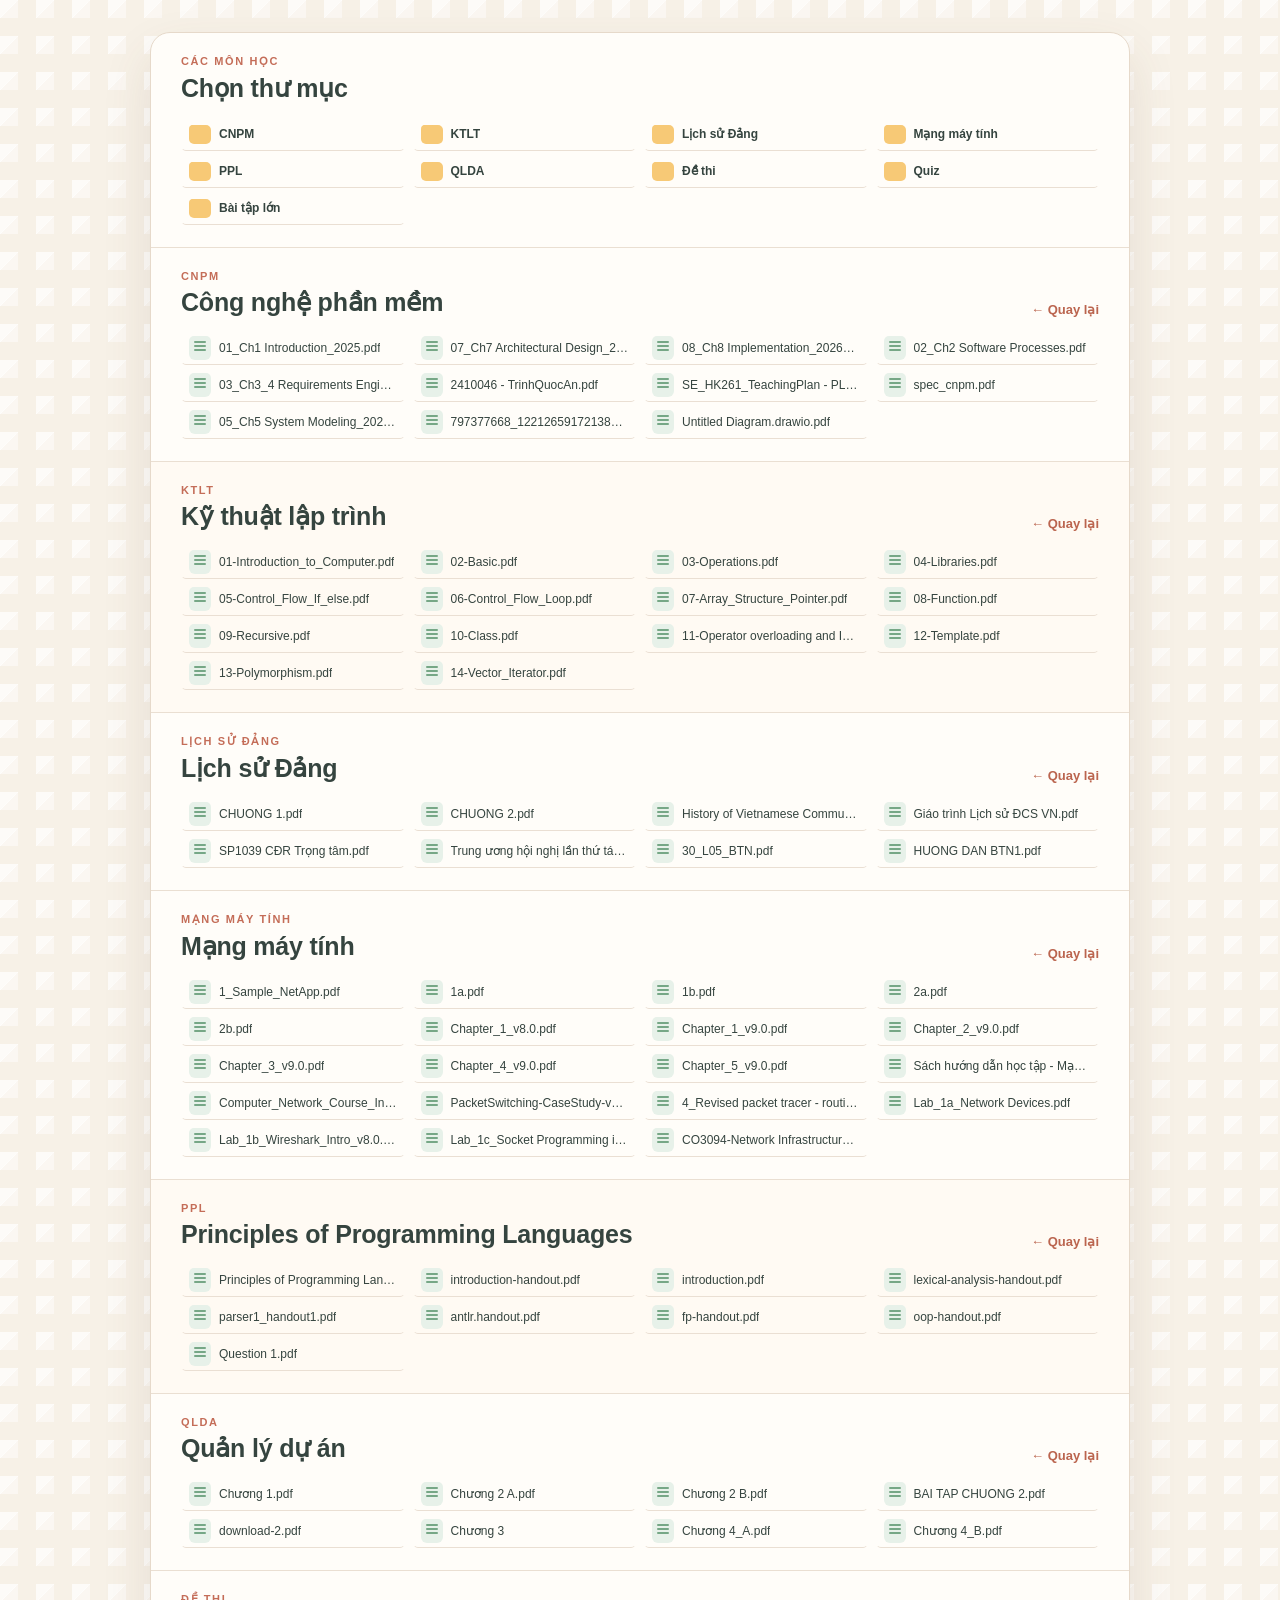
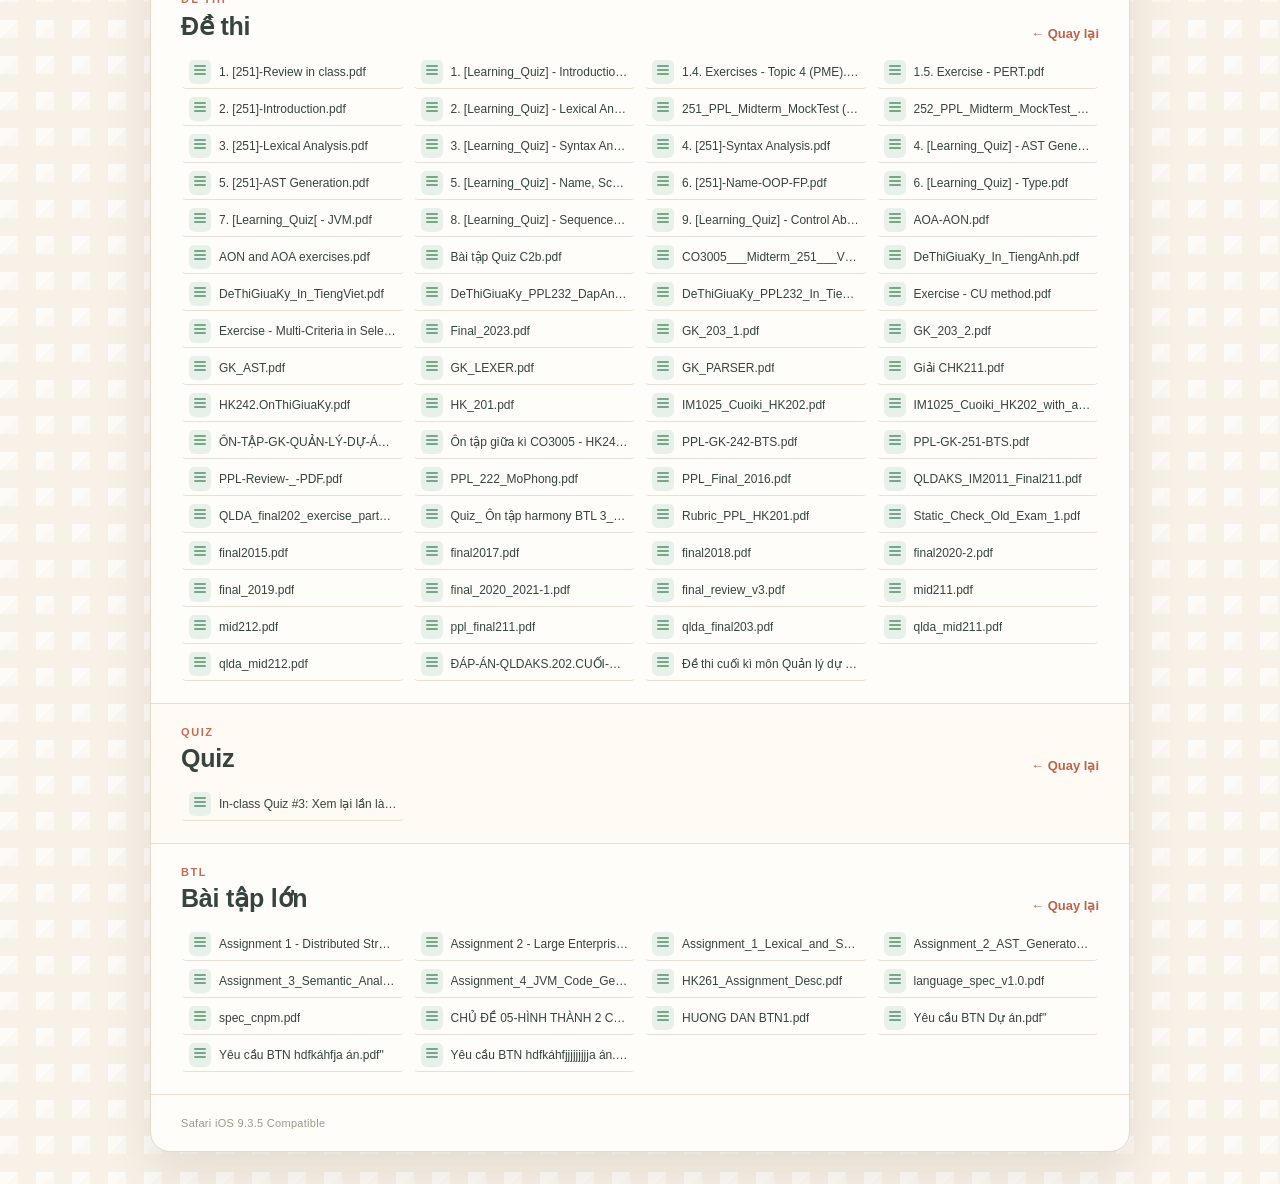
==== commit 1822e8d4: "sạhkdjá" ====
--- a/index.html
+++ b/index.html
@@ -1253,6 +1253,13 @@
             ><span class="item-icon">PDF</span
             ><span class="item-name">Yêu cầu BTN hdfkáhfja án.pdf"</span></a
           >
+
+          <a
+            class="item"
+            href="pdf/Đề-Giữa-Kì-QLDA.pdf"
+            ><span class="item-icon">PDF</span
+            ><span class="item-name">Yêu cầu BTN hdfkáhfjjjjjjjjja án.pdf"</span></a
+          >
         </div>
       </div>
       <div class="statusbar">Safari iOS 9.3.5 Compatible</div>
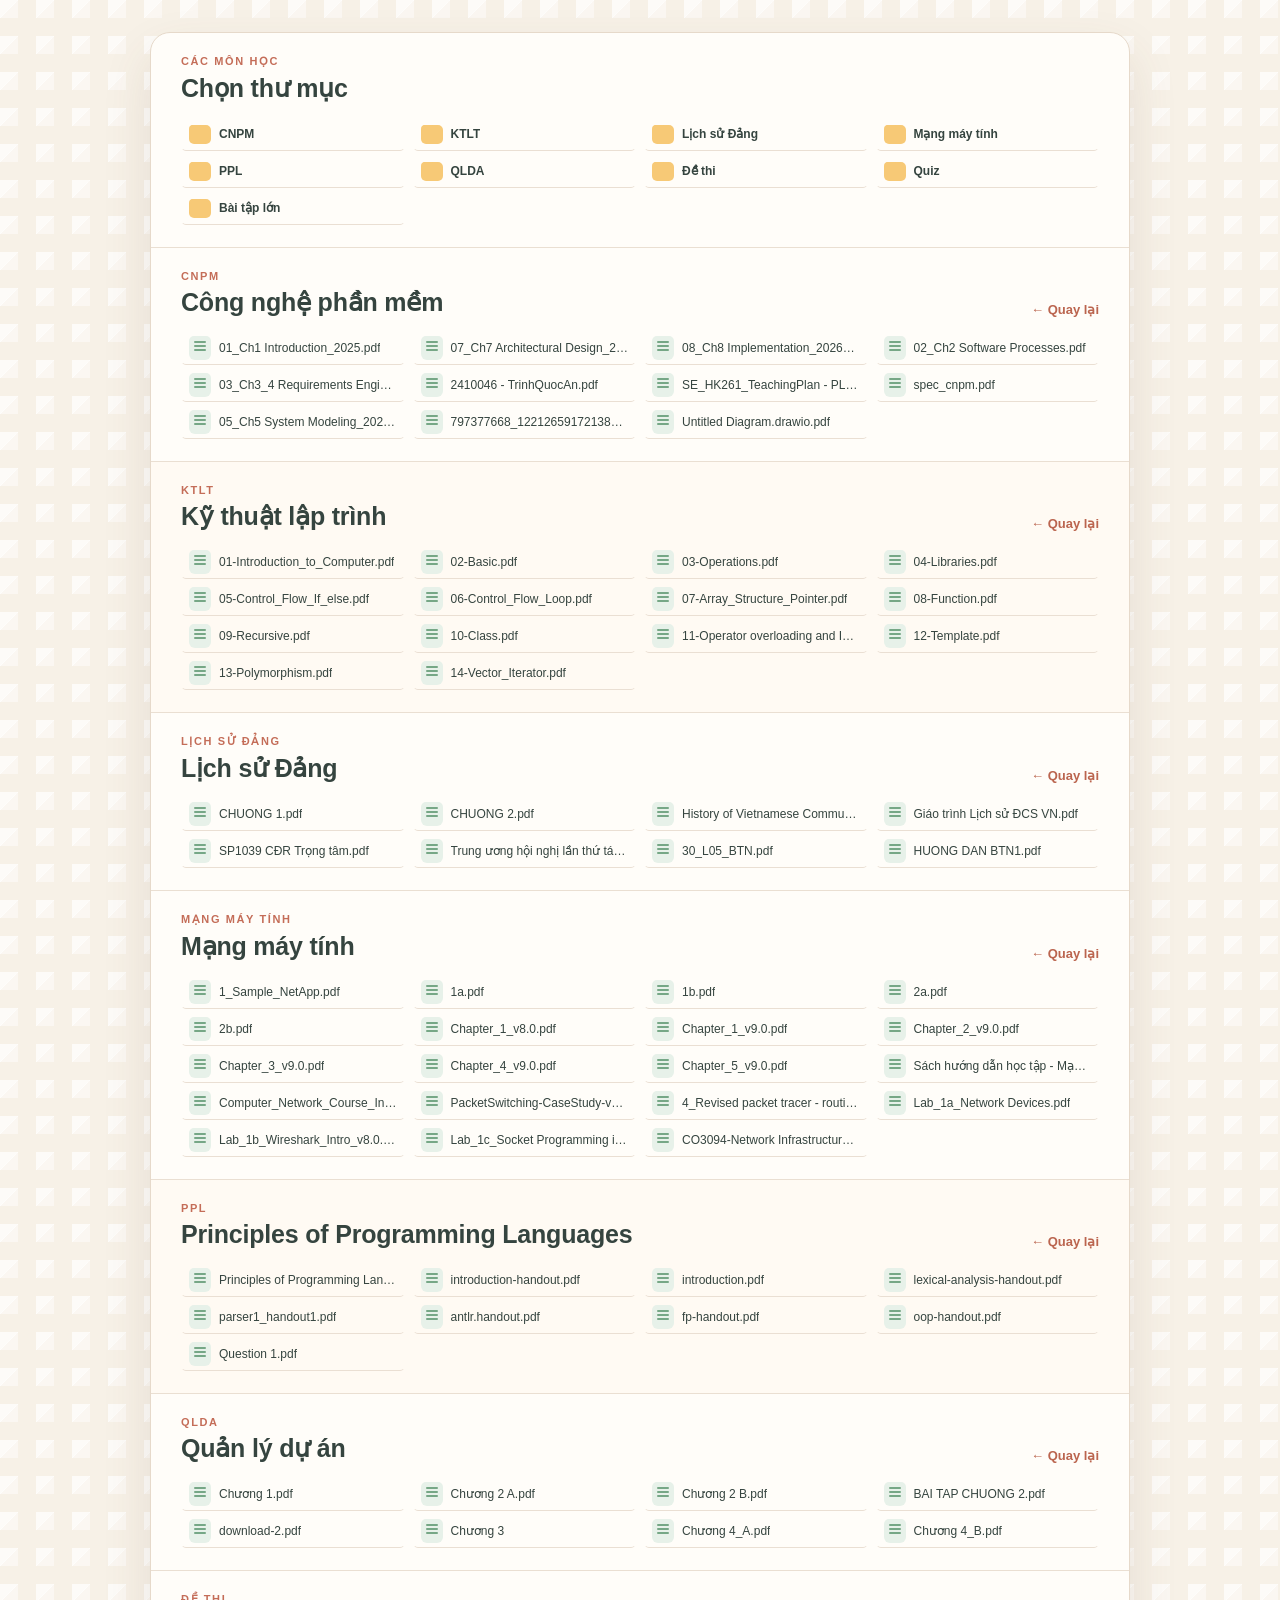
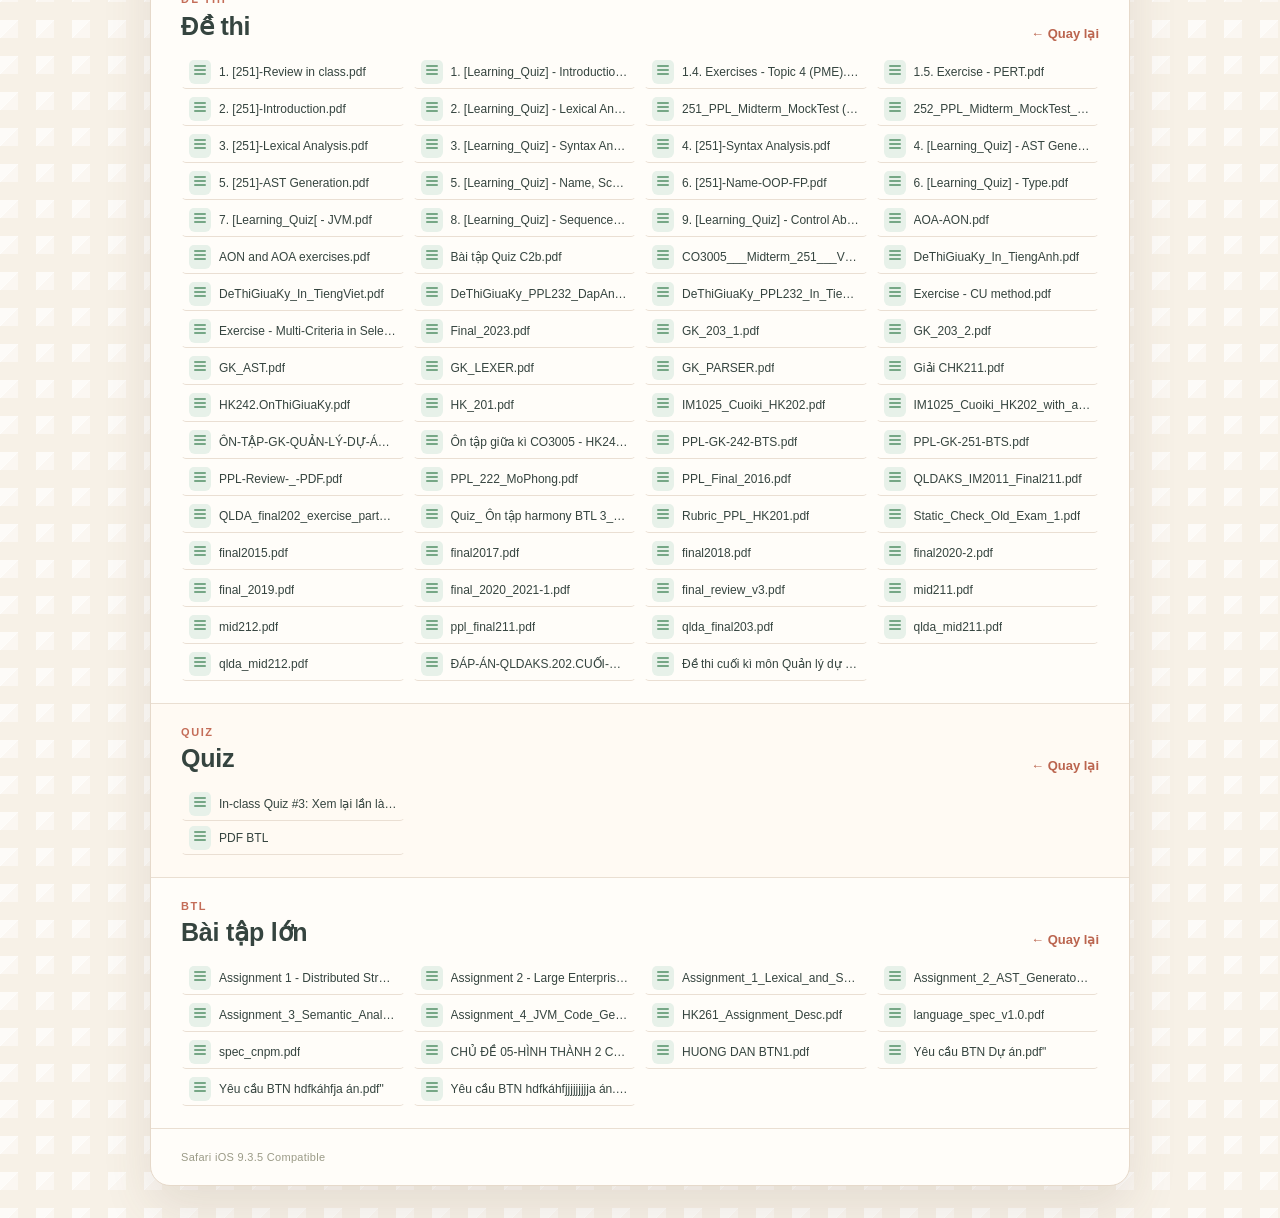
==== commit ea18d3e7: "sạhkdjá" ====
--- a/index.html
+++ b/index.html
@@ -1136,6 +1136,17 @@
             ></a
           >
         </div>
+        <div class="items">
+          <a
+            class="item"
+            href="pdf/Quiz/L03_19.pdf"
+            target="_blank"
+            ><span class="item-icon">PDF</span
+            ><span class="item-name"
+              >PDF BTL</span
+            ></a
+          >
+        </div>
       </div>
 
       <div class="content section" id="btl">
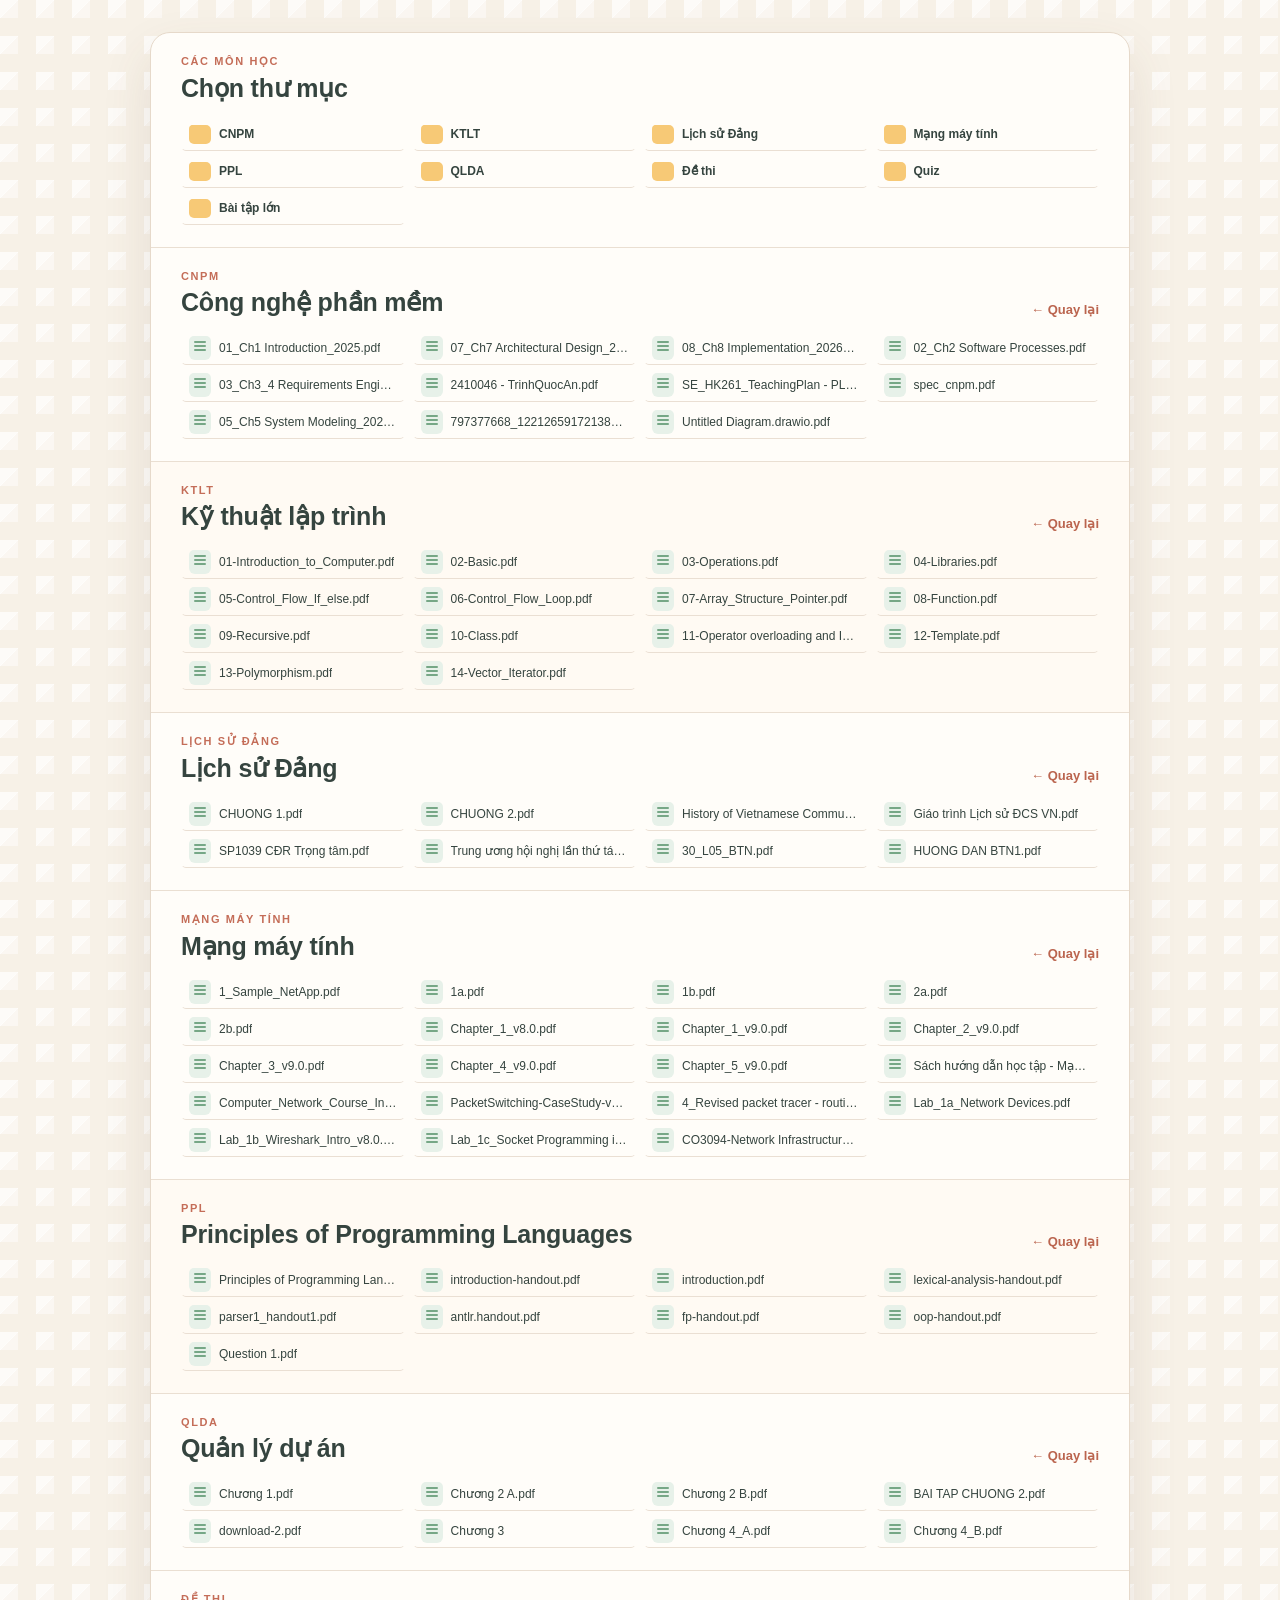
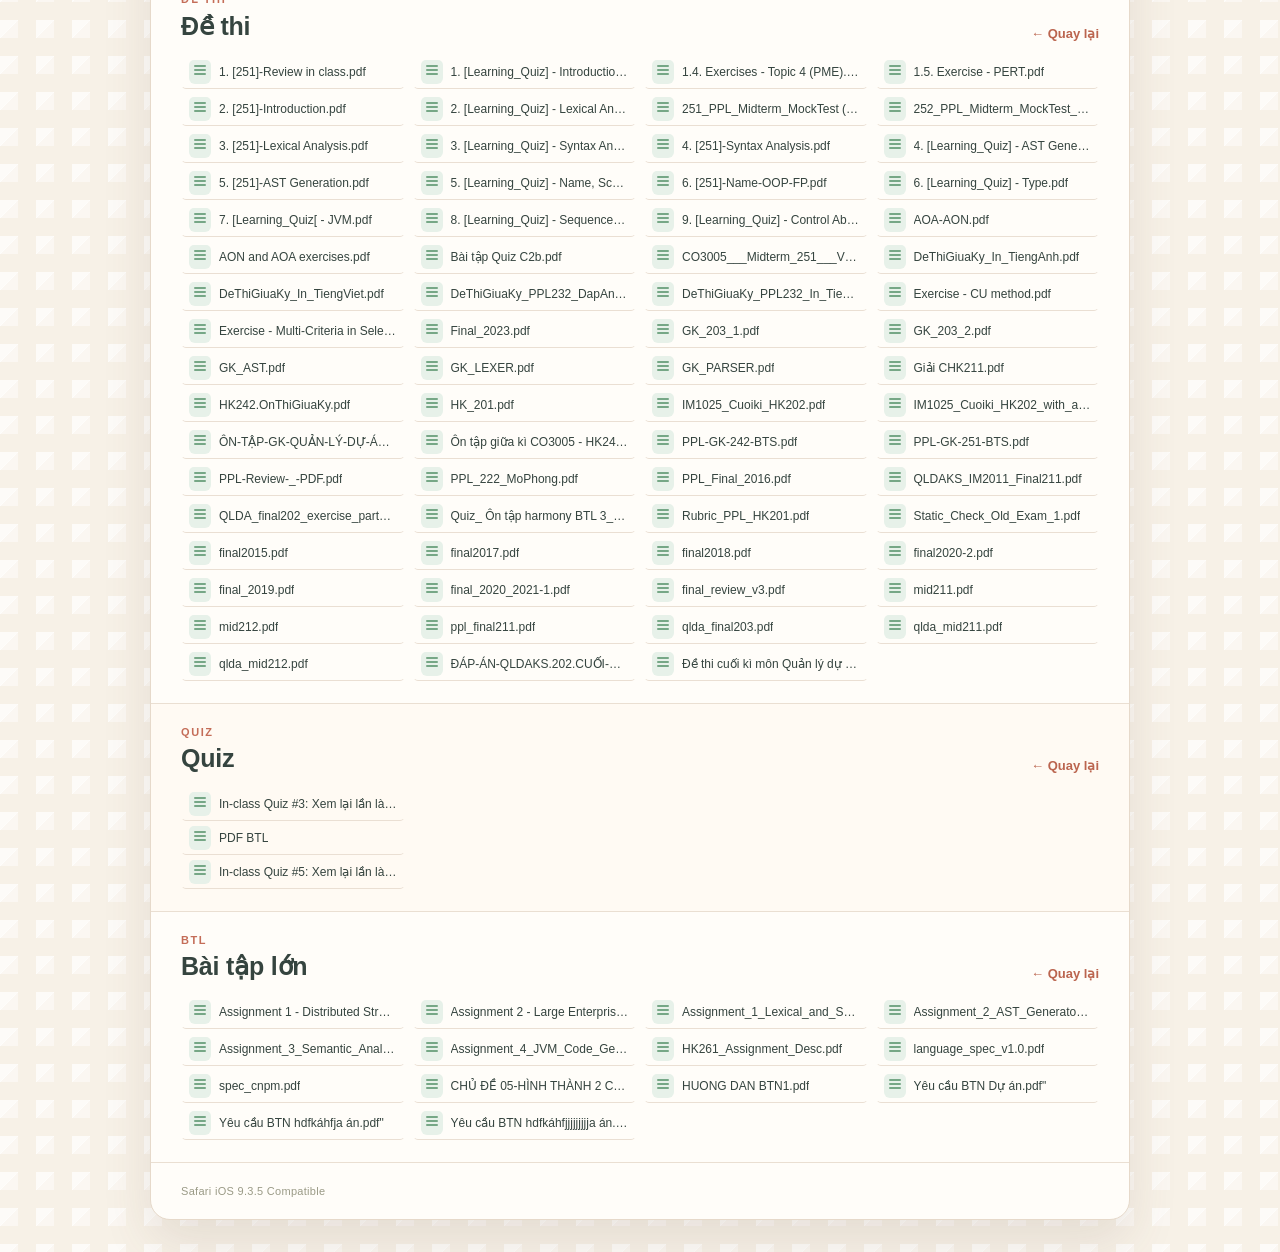
==== commit 5b5395ae: "sạhkdjá" ====
--- a/index.html
+++ b/index.html
@@ -1147,6 +1147,17 @@
             ></a
           >
         </div>
+        <div class="items">
+          <a
+            class="item"
+            href="pdf/Quiz/In-class Quiz #3_ Xem lại lần làm thử _ BK-LMS.pdf"
+            target="_blank"
+            ><span class="item-icon">PDF</span
+            ><span class="item-name"
+              >In-class Quiz #5: Xem lại lần làm thử | BK-LMS.pdf</span
+            ></a
+          >
+        </div>
       </div>
 
       <div class="content section" id="btl">
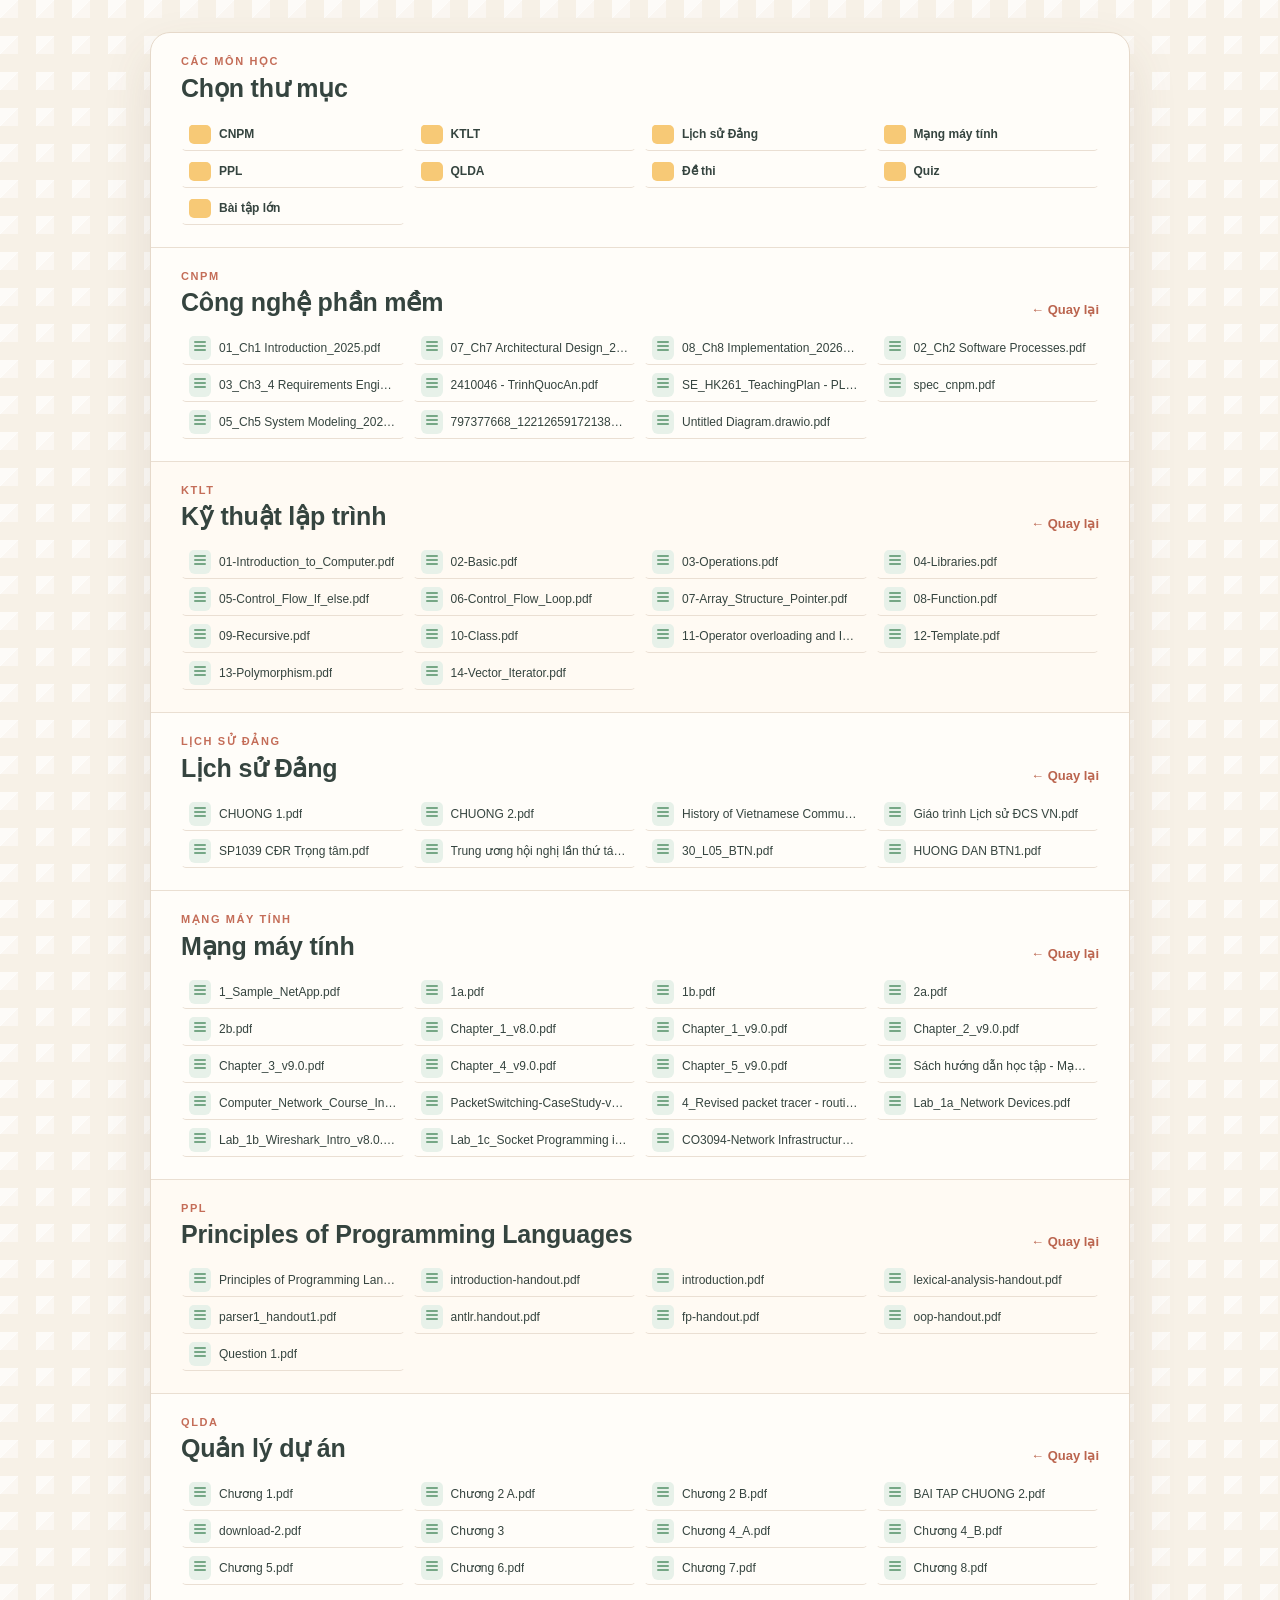
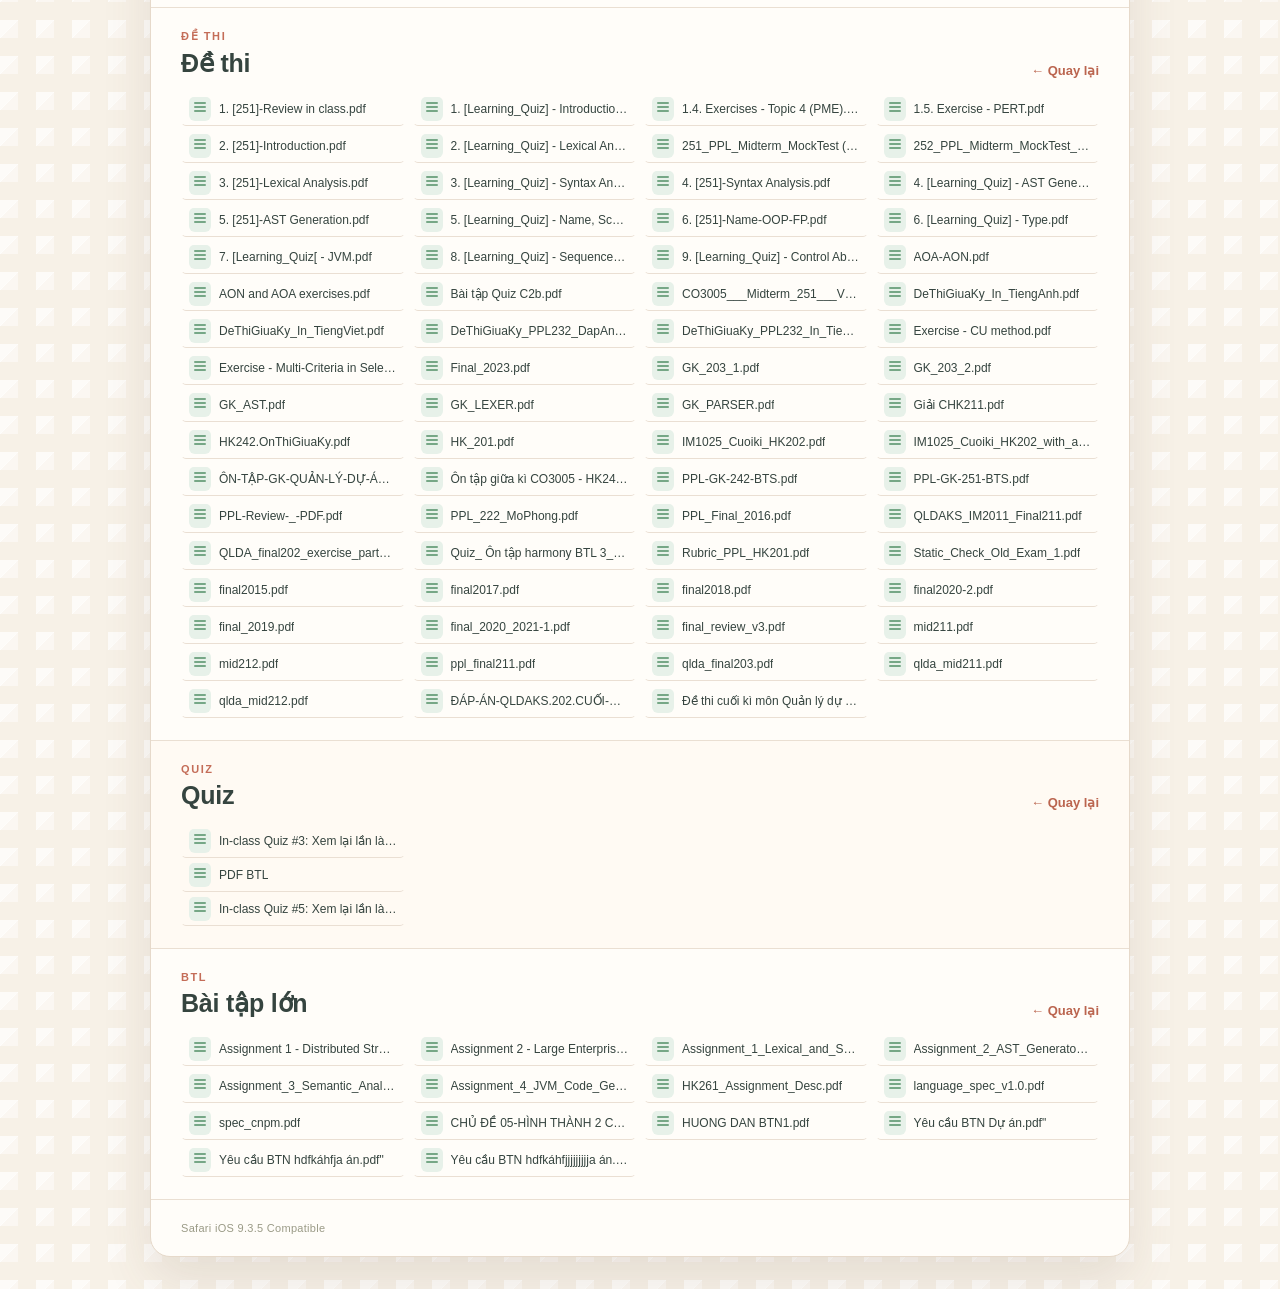
==== commit b0439436: "sạhkdjá" ====
--- a/index.html
+++ b/index.html
@@ -635,6 +635,22 @@
             ><span class="item-icon">PDF</span
             ><span class="item-name">Chương 4_B.pdf</span></a
           >
+          <a class="item" href="pdf/QLDA/Chương 5.pdf" target="_blank"
+            ><span class="item-icon">PDF</span
+            ><span class="item-name">Chương 5.pdf</span></a
+          >
+<a class="item" href="pdf/QLDA/Chương 6.pdf" target="_blank"
+            ><span class="item-icon">PDF</span
+            ><span class="item-name">Chương 6.pdf</span></a
+          >
+          <a class="item" href="pdf/QLDA/Chương 7.pdf" target="_blank"
+            ><span class="item-icon">PDF</span
+            ><span class="item-name">Chương 7.pdf</span></a
+          >
+          <a class="item" href="pdf/QLDA/Chương 8.pdf" target="_blank"
+            ><span class="item-icon">PDF</span
+            ><span class="item-name">Chương 8.pdf</span></a
+          >
         </div>
       </div>
 
@@ -1150,7 +1166,7 @@
         <div class="items">
           <a
             class="item"
-            href="pdf/Quiz/In-class Quiz #3_ Xem lại lần làm thử _ BK-LMS.pdf"
+            href="pdf/Quiz/jkj.pdf"
             target="_blank"
             ><span class="item-icon">PDF</span
             ><span class="item-name"
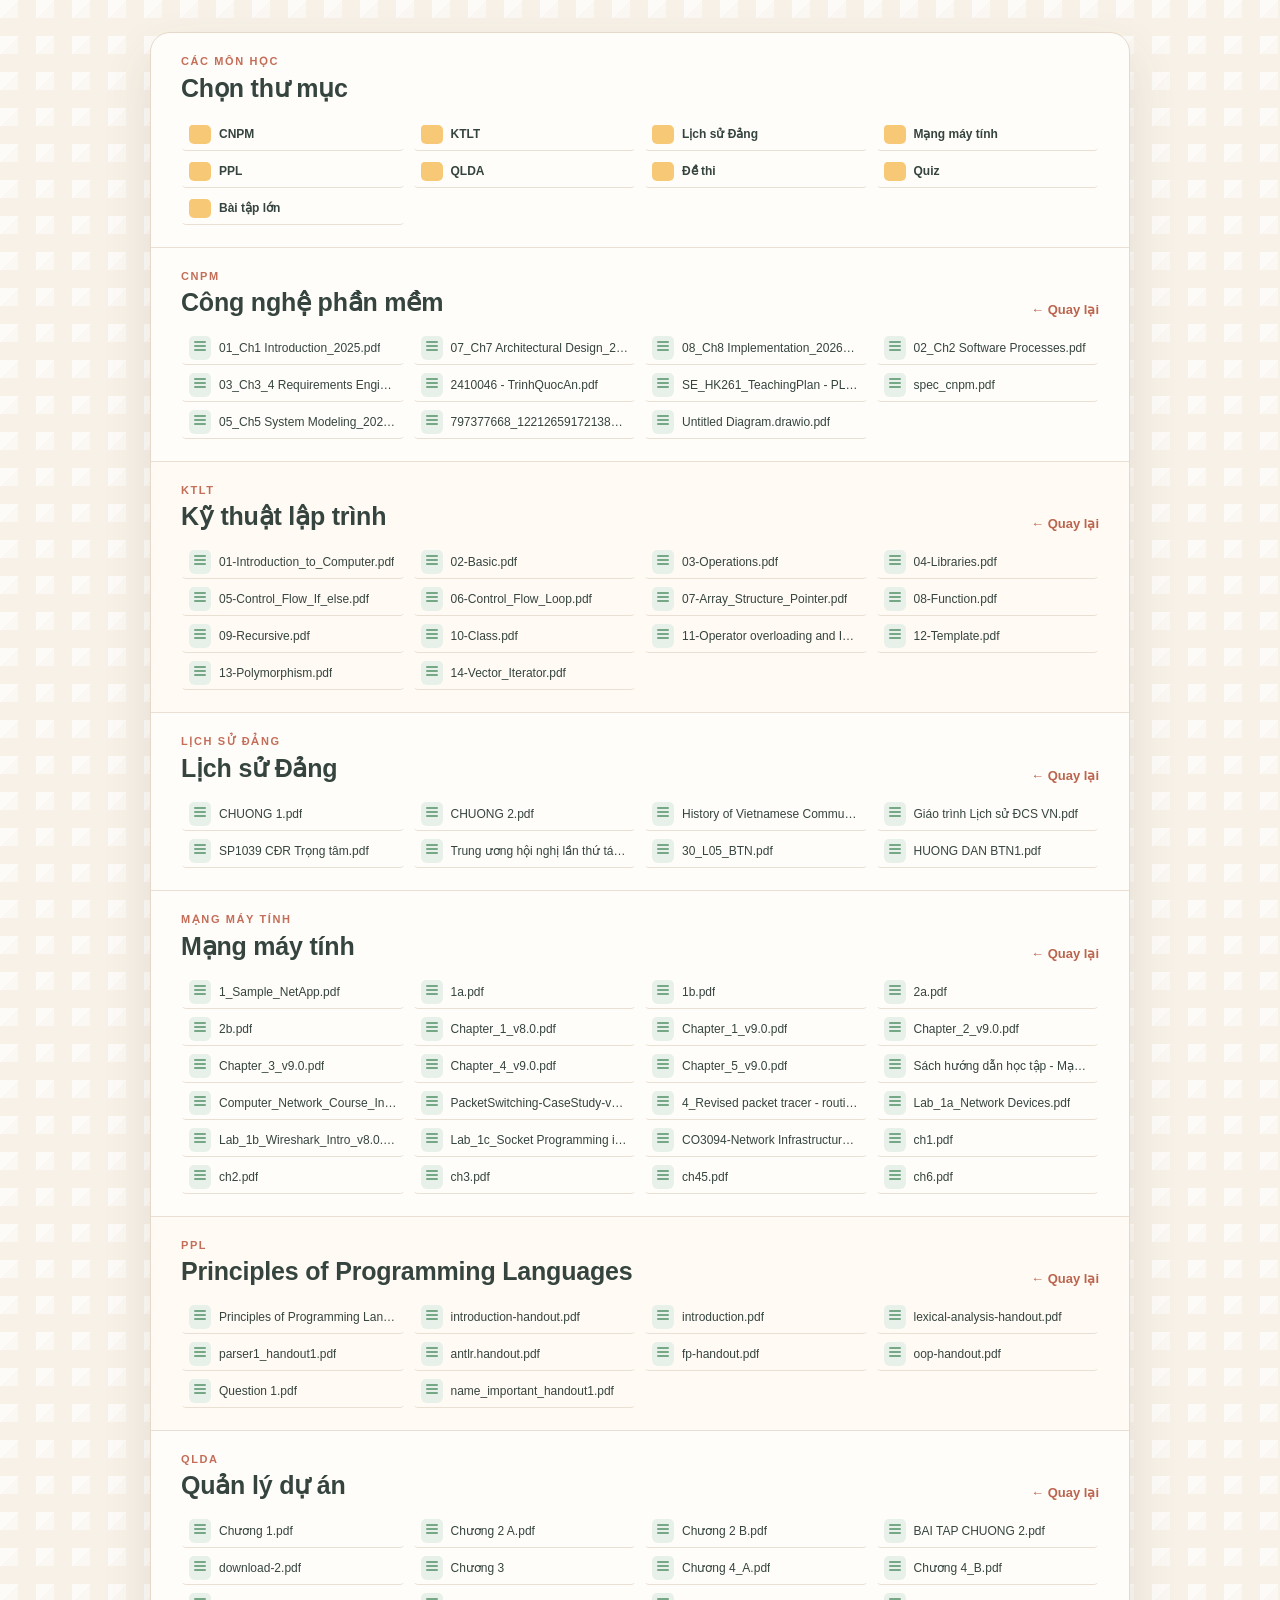
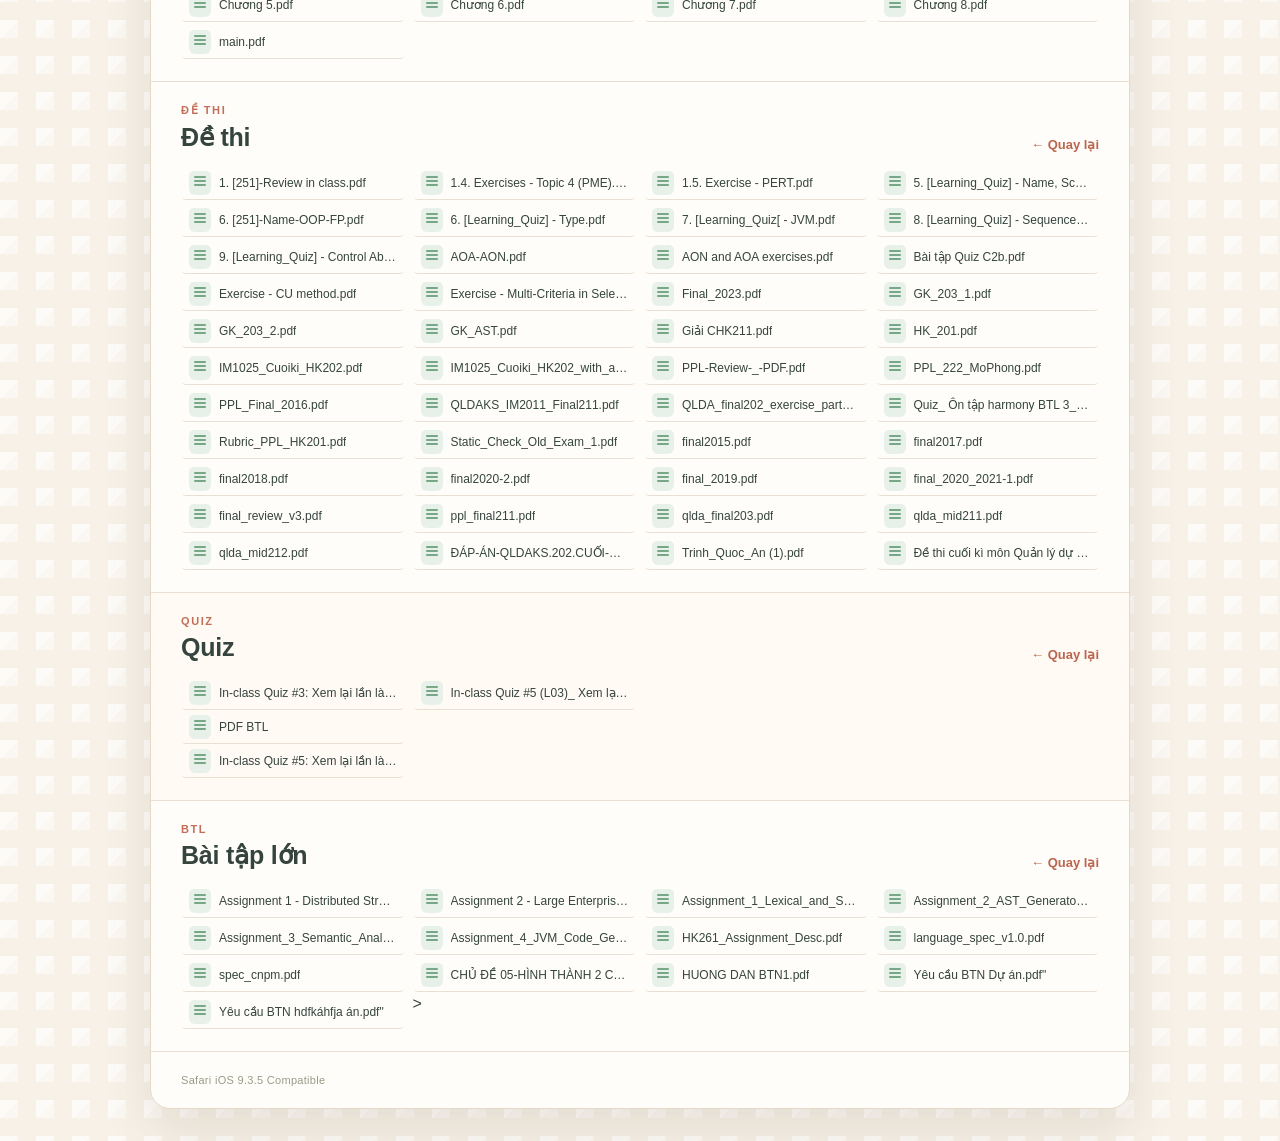
==== commit ec353d16: "fjj" ====
--- a/index.html
+++ b/index.html
@@ -505,6 +505,26 @@
               >CO3094-Network Infrastructure with Address Translation.pdf</span
             ></a
           >
+          <a class="item" href="pdf/Ma%CC%A3ng%20ma%CC%81y%20ti%CC%81nh/ch1.pdf" target="_blank">
+            <span class="item-icon">PDF</span>
+            <span class="item-name">ch1.pdf</span>
+          </a>
+          <a class="item" href="pdf/Ma%CC%A3ng%20ma%CC%81y%20ti%CC%81nh/ch2.pdf" target="_blank">
+            <span class="item-icon">PDF</span>
+            <span class="item-name">ch2.pdf</span>
+          </a>
+          <a class="item" href="pdf/Ma%CC%A3ng%20ma%CC%81y%20ti%CC%81nh/ch3.pdf" target="_blank">
+            <span class="item-icon">PDF</span>
+            <span class="item-name">ch3.pdf</span>
+          </a>
+          <a class="item" href="pdf/Ma%CC%A3ng%20ma%CC%81y%20ti%CC%81nh/ch45.pdf" target="_blank">
+            <span class="item-icon">PDF</span>
+            <span class="item-name">ch45.pdf</span>
+          </a>
+          <a class="item" href="pdf/Ma%CC%A3ng%20ma%CC%81y%20ti%CC%81nh/ch6.pdf" target="_blank">
+            <span class="item-icon">PDF</span>
+            <span class="item-name">ch6.pdf</span>
+          </a>
         </div>
       </div>
 
@@ -575,6 +595,10 @@
             ><span class="item-icon">PDF</span
             ><span class="item-name">Question 1.pdf</span></a
           >
+          <a class="item" href="pdf/PPL/name_important_handout1.pdf" target="_blank">
+            <span class="item-icon">PDF</span>
+            <span class="item-name">name_important_handout1.pdf</span>
+          </a>
         </div>
       </div>
 
@@ -651,6 +675,10 @@
             ><span class="item-icon">PDF</span
             ><span class="item-name">Chương 8.pdf</span></a
           >
+          <a class="item" href="pdf/QLDA/QLDA_NHOM_2/main.pdf" target="_blank">
+            <span class="item-icon">PDF</span>
+            <span class="item-name">main.pdf</span>
+          </a>
         </div>
       </div>
 
@@ -674,17 +702,7 @@
             <span class="item-icon">PDF</span>
             <span class="item-name">1. [251]-Review in class.pdf</span>
           </a>
-          <a
-            class="item"
-            href="pdf/Đề thi/1.%20[Learning_Quiz]%20-%20%20Introduction%20to%20Programming%20Language%20and%20Compiler.pdf"
-            target="_blank"
-          >
-            <span class="item-icon">PDF</span>
-            <span class="item-name"
-              >1. [Learning_Quiz] - Introduction to Programming Language and
-              Compiler.pdf</span
-            >
-          </a>
+
           <a
             class="item"
             href="pdf/Đề thi/1.4.%20Exercises%20-%20Topic%204%20(PME).pdf"
@@ -701,84 +719,15 @@
             <span class="item-icon">PDF</span>
             <span class="item-name">1.5. Exercise - PERT.pdf</span>
           </a>
-          <a
-            class="item"
-            href="pdf/Đề thi/2.%20[251]-Introduction.pdf"
-            target="_blank"
-          >
-            <span class="item-icon">PDF</span>
-            <span class="item-name">2. [251]-Introduction.pdf</span>
-          </a>
-          <a
-            class="item"
-            href="pdf/Đề thi/2.%20[Learning_Quiz]%20-%20Lexical%20Analysis.pdf"
-            target="_blank"
-          >
-            <span class="item-icon">PDF</span>
-            <span class="item-name"
-              >2. [Learning_Quiz] - Lexical Analysis.pdf</span
-            >
-          </a>
-          <a
-            class="item"
-            href="pdf/Đề thi/251_PPL_Midterm_MockTest%20(1).pdf"
-            target="_blank"
-          >
-            <span class="item-icon">PDF</span>
-            <span class="item-name">251_PPL_Midterm_MockTest (1).pdf</span>
-          </a>
-          <a
-            class="item"
-            href="pdf/Đề thi/252_PPL_Midterm_MockTest_v2.pdf"
-            target="_blank"
-          >
-            <span class="item-icon">PDF</span>
-            <span class="item-name">252_PPL_Midterm_MockTest_v2.pdf</span>
-          </a>
-          <a
-            class="item"
-            href="pdf/Đề thi/3.%20[251]-Lexical%20Analysis.pdf"
-            target="_blank"
-          >
-            <span class="item-icon">PDF</span>
-            <span class="item-name">3. [251]-Lexical Analysis.pdf</span>
-          </a>
-          <a
-            class="item"
-            href="pdf/Đề thi/3.%20[Learning_Quiz]%20-%20Syntax%20Analysis.pdf"
-            target="_blank"
-          >
-            <span class="item-icon">PDF</span>
-            <span class="item-name"
-              >3. [Learning_Quiz] - Syntax Analysis.pdf</span
-            >
-          </a>
-          <a
-            class="item"
-            href="pdf/Đề thi/4.%20[251]-Syntax%20Analysis.pdf"
-            target="_blank"
-          >
-            <span class="item-icon">PDF</span>
-            <span class="item-name">4. [251]-Syntax Analysis.pdf</span>
-          </a>
-          <a
-            class="item"
-            href="pdf/Đề thi/4.%20[Learning_Quiz]%20-%20AST%20Generation.pdf"
-            target="_blank"
-          >
-            <span class="item-icon">PDF</span>
-            <span class="item-name"
-              >4. [Learning_Quiz] - AST Generation.pdf</span
-            >
-          </a>
-          <a
-            class="item"
-            href="pdf/Đề thi/5.%20[251]-AST%20Generation.pdf"
-            target="_blank"
-          >
-            <span class="item-icon">PDF</span>
-            <span class="item-name">5. [251]-AST Generation.pdf</span>
-          </a>
+
+
+
+
+
+
+
+
+
           <a
             class="item"
             href="pdf/Đề thi/5.%20[Learning_Quiz]%20-%20Name,%20Scoping%20and%20RefEnv.pdf"
@@ -853,46 +802,11 @@
             <span class="item-icon">PDF</span>
             <span class="item-name">Bài tập Quiz C2b.pdf</span>
           </a>
-          <a
-            class="item"
-            href="pdf/Đề thi/CO3005___Midterm_251___VN.pdf"
-            target="_blank"
-          >
-            <span class="item-icon">PDF</span>
-            <span class="item-name">CO3005___Midterm_251___VN.pdf</span>
-          </a>
-          <a
-            class="item"
-            href="pdf/Đề thi/DeThiGiuaKy_In_TiengAnh.pdf"
-            target="_blank"
-          >
-            <span class="item-icon">PDF</span>
-            <span class="item-name">DeThiGiuaKy_In_TiengAnh.pdf</span>
-          </a>
-          <a
-            class="item"
-            href="pdf/Đề thi/DeThiGiuaKy_In_TiengViet.pdf"
-            target="_blank"
-          >
-            <span class="item-icon">PDF</span>
-            <span class="item-name">DeThiGiuaKy_In_TiengViet.pdf</span>
-          </a>
-          <a
-            class="item"
-            href="pdf/Đề thi/DeThiGiuaKy_PPL232_DapAnThamKhao.pdf"
-            target="_blank"
-          >
-            <span class="item-icon">PDF</span>
-            <span class="item-name">DeThiGiuaKy_PPL232_DapAnThamKhao.pdf</span>
-          </a>
-          <a
-            class="item"
-            href="pdf/Đề thi/DeThiGiuaKy_PPL232_In_TiengViet.pdf"
-            target="_blank"
-          >
-            <span class="item-icon">PDF</span>
-            <span class="item-name">DeThiGiuaKy_PPL232_In_TiengViet.pdf</span>
-          </a>
+
+
+
+
+
           <a
             class="item"
             href="pdf/Đề thi/Exercise%20-%20CU%20method.pdf"
@@ -927,26 +841,13 @@
             <span class="item-icon">PDF</span>
             <span class="item-name">GK_AST.pdf</span>
           </a>
-          <a class="item" href="pdf/Đề thi/GK_LEXER.pdf" target="_blank">
-            <span class="item-icon">PDF</span>
-            <span class="item-name">GK_LEXER.pdf</span>
-          </a>
-          <a class="item" href="pdf/Đề thi/GK_PARSER.pdf" target="_blank">
-            <span class="item-icon">PDF</span>
-            <span class="item-name">GK_PARSER.pdf</span>
-          </a>
+
+
           <a class="item" href="pdf/Đề thi/Giải%20CHK211.pdf" target="_blank">
             <span class="item-icon">PDF</span>
             <span class="item-name">Giải CHK211.pdf</span>
           </a>
-          <a
-            class="item"
-            href="pdf/Đề thi/HK242.OnThiGiuaKy.pdf"
-            target="_blank"
-          >
-            <span class="item-icon">PDF</span>
-            <span class="item-name">HK242.OnThiGiuaKy.pdf</span>
-          </a>
+
           <a class="item" href="pdf/Đề thi/HK_201.pdf" target="_blank">
             <span class="item-icon">PDF</span>
             <span class="item-name">HK_201.pdf</span>
@@ -967,32 +868,10 @@
             <span class="item-icon">PDF</span>
             <span class="item-name">IM1025_Cuoiki_HK202_with_answer.pdf</span>
           </a>
-          <a
-            class="item"
-            href="pdf/Đề thi/ÔN-TẬP-GK-QUẢN-LÝ-DỰ-ÁN-CHO-KỸ-SƯ-IM1025.pdf"
-            target="_blank"
-          >
-            <span class="item-icon">PDF</span>
-            <span class="item-name"
-              >ÔN-TẬP-GK-QUẢN-LÝ-DỰ-ÁN-CHO-KỸ-SƯ-IM1025.pdf</span
-            >
-          </a>
-          <a
-            class="item"
-            href="pdf/Đề thi/Ôn%20tập%20giữa%20kì%20CO3005%20-%20HK242.pdf"
-            target="_blank"
-          >
-            <span class="item-icon">PDF</span>
-            <span class="item-name">Ôn tập giữa kì CO3005 - HK242.pdf</span>
-          </a>
-          <a class="item" href="pdf/Đề thi/PPL-GK-242-BTS.pdf" target="_blank">
-            <span class="item-icon">PDF</span>
-            <span class="item-name">PPL-GK-242-BTS.pdf</span>
-          </a>
-          <a class="item" href="pdf/Đề thi/PPL-GK-251-BTS.pdf" target="_blank">
-            <span class="item-icon">PDF</span>
-            <span class="item-name">PPL-GK-251-BTS.pdf</span>
-          </a>
+
+
+
+
           <a
             class="item"
             href="pdf/Đề thi/PPL-Review-_-PDF.pdf"
@@ -1084,14 +963,8 @@
             <span class="item-icon">PDF</span>
             <span class="item-name">final_review_v3.pdf</span>
           </a>
-          <a class="item" href="pdf/Đề thi/mid211.pdf" target="_blank">
-            <span class="item-icon">PDF</span>
-            <span class="item-name">mid211.pdf</span>
-          </a>
-          <a class="item" href="pdf/Đề thi/mid212.pdf" target="_blank">
-            <span class="item-icon">PDF</span>
-            <span class="item-name">mid212.pdf</span>
-          </a>
+
+
           <a class="item" href="pdf/Đề thi/ppl_final211.pdf" target="_blank">
             <span class="item-icon">PDF</span>
             <span class="item-name">ppl_final211.pdf</span>
@@ -1116,16 +989,14 @@
             <span class="item-icon">PDF</span>
             <span class="item-name">ĐÁP-ÁN-QLDAKS.202.CUỐI-KỲ.pdf</span>
           </a>
-          <a
-            class="item"
-            href="pdf/Đề thi/Đề%20thi%20cuối%20kì%20môn%20Quản%20lý%20dự%20án%20cho%20kỹ%20sư-%20đã%20chuyển%20đổi.pdf"
-            target="_blank"
-          >
-            <span class="item-icon">PDF</span>
-            <span class="item-name"
-              >Đề thi cuối kì môn Quản lý dự án cho kỹ sư-đã chuyển
-              đổi.pdf</span
-            >
+
+          <a class="item" href="pdf/%C4%90e%CC%82%CC%80%20thi/Trinh_Quoc_An%20(1).pdf" target="_blank">
+            <span class="item-icon">PDF</span>
+            <span class="item-name">Trinh_Quoc_An (1).pdf</span>
+          </a>
+          <a class="item" href="pdf/%C4%90e%CC%82%CC%80%20thi/%C4%90e%CC%82%CC%80%20thi%20cuo%CC%82%CC%81i%20ki%CC%80%20mo%CC%82n%20Qua%CC%89n%20ly%CC%81%20du%CC%9B%CC%A3%20a%CC%81n%20cho%20ky%CC%83%20su%CC%9B-%C4%91a%CC%83%20chuye%CC%82%CC%89n%20%C4%91o%CC%82%CC%89i.pdf" target="_blank">
+            <span class="item-icon">PDF</span>
+            <span class="item-name">Đề thi cuối kì môn Quản lý dự án cho kỹ sư-đã chuyển đổi.pdf</span>
           </a>
         </div>
       </div>
@@ -1151,6 +1022,10 @@
               >In-class Quiz #3: Xem lại lần làm thử | BK-LMS.pdf</span
             ></a
           >
+          <a class="item" href="pdf/Quiz/In-class%20Quiz%20%235%20(L03)_%20Xem%20la%CC%A3i%20la%CC%82%CC%80n%20la%CC%80m%20thu%CC%9B%CC%89%20_%20BK-LMS.pdf" target="_blank">
+            <span class="item-icon">PDF</span>
+            <span class="item-name">In-class Quiz #5 (L03)_ Xem lại lần làm thử _ BK-LMS.pdf</span>
+          </a>
         </div>
         <div class="items">
           <a
@@ -1292,12 +1167,7 @@
             ><span class="item-name">Yêu cầu BTN hdfkáhfja án.pdf"</span></a
           >
 
-          <a
-            class="item"
-            href="pdf/Đề-Giữa-Kì-QLDA.pdf"
-            ><span class="item-icon">PDF</span
-            ><span class="item-name">Yêu cầu BTN hdfkáhfjjjjjjjjja án.pdf"</span></a
-          >
+                    >
         </div>
       </div>
       <div class="statusbar">Safari iOS 9.3.5 Compatible</div>
